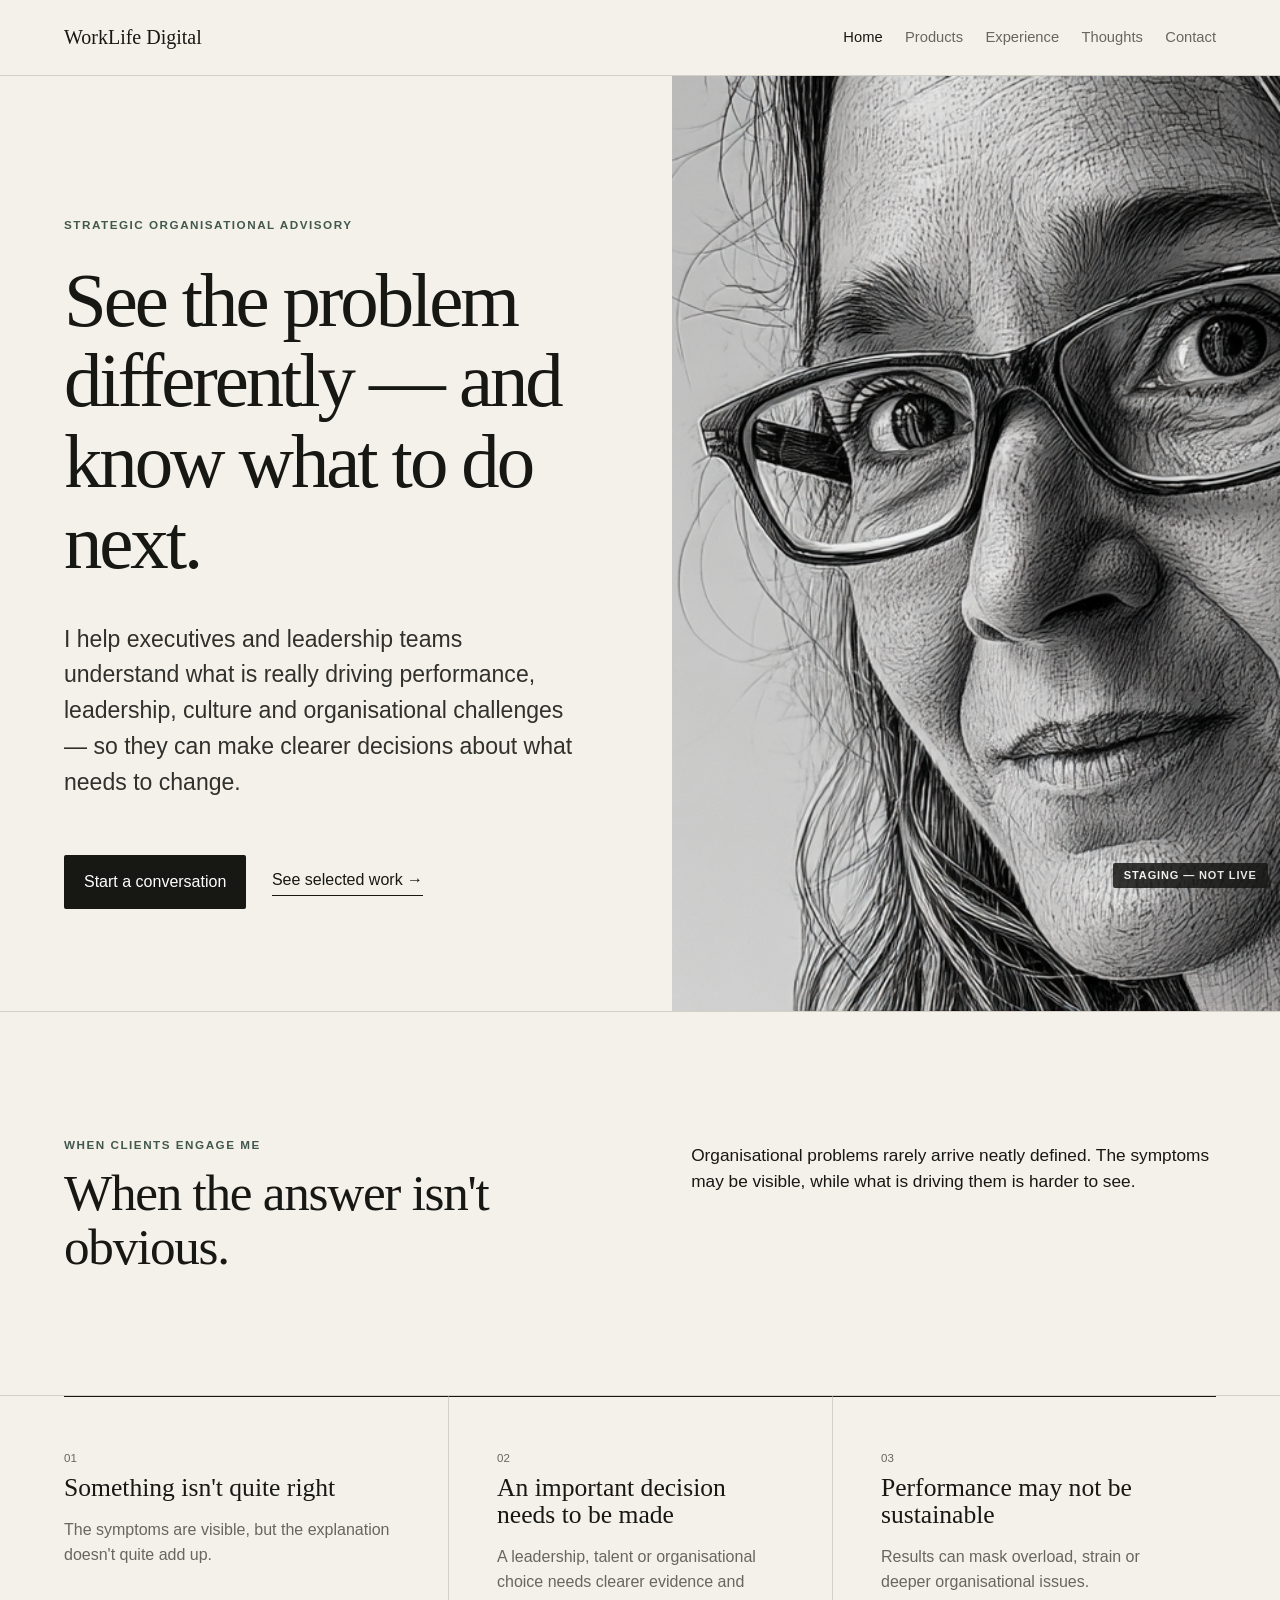
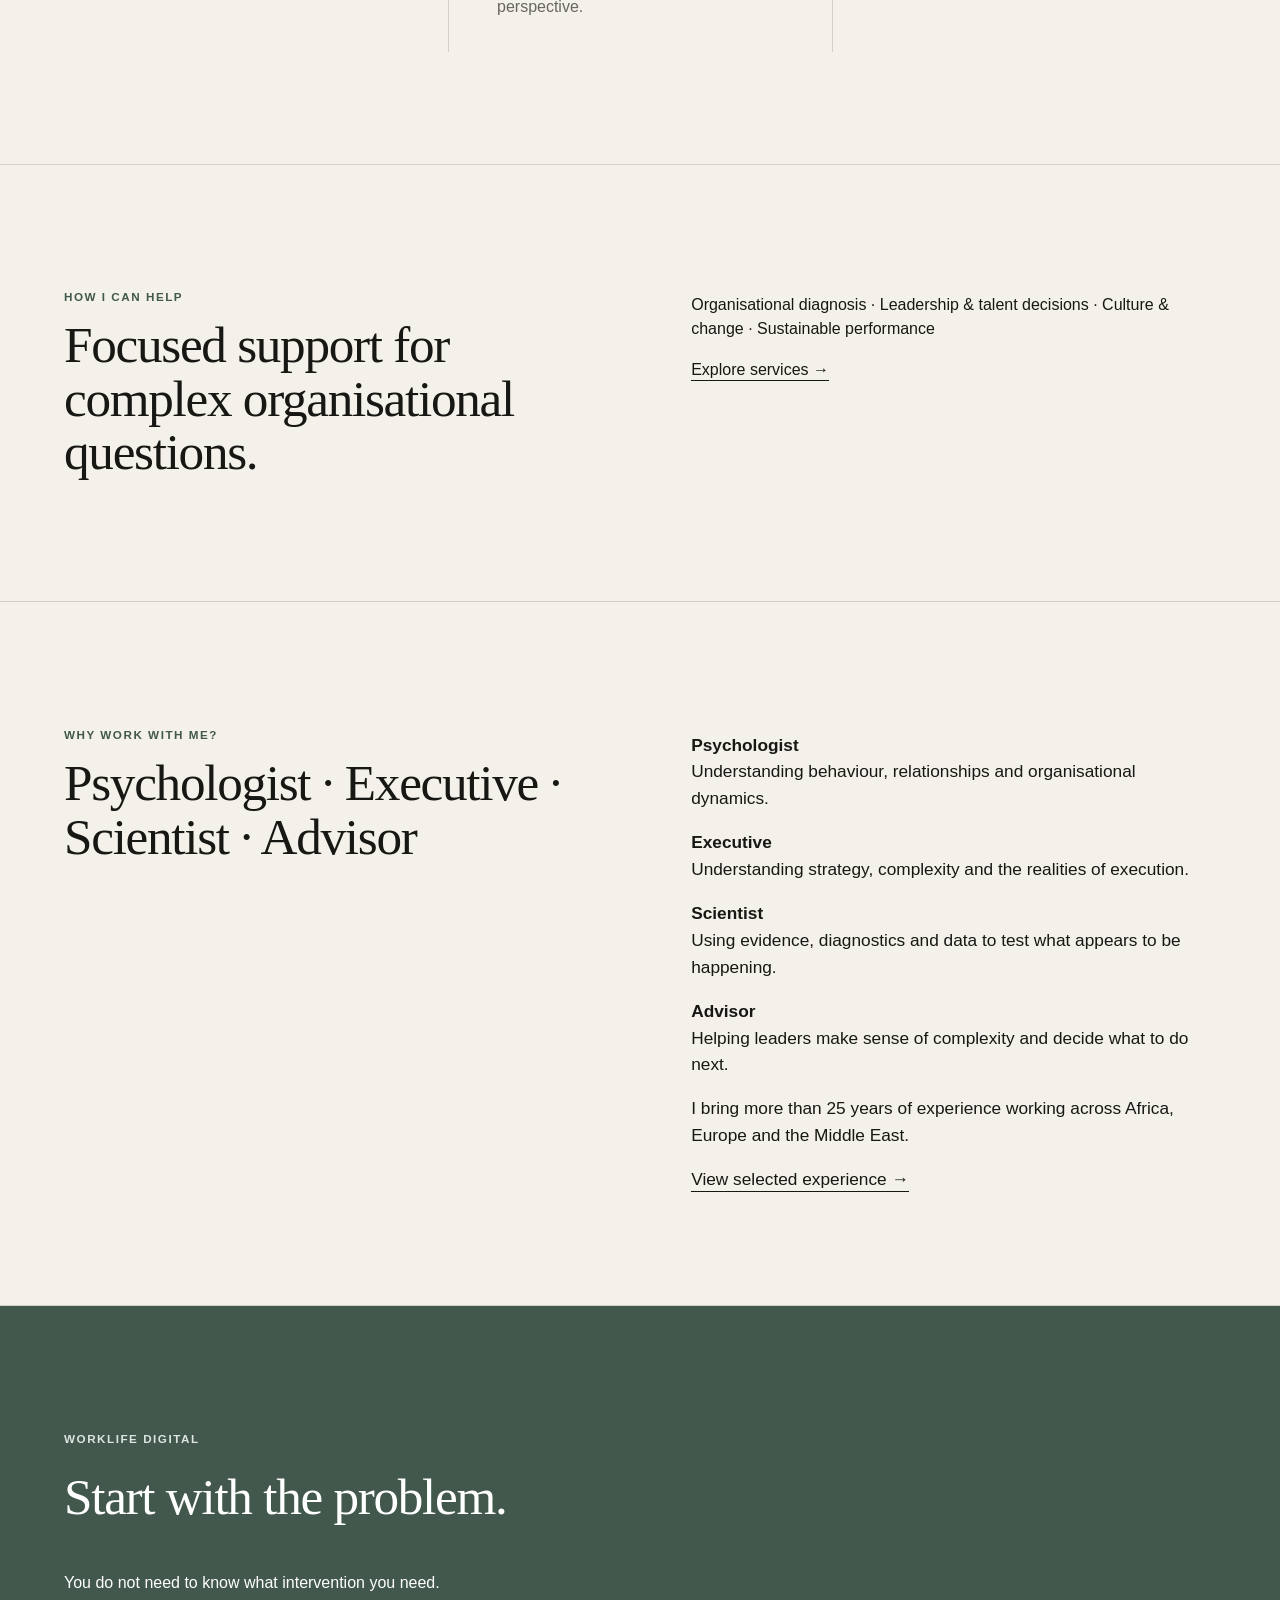
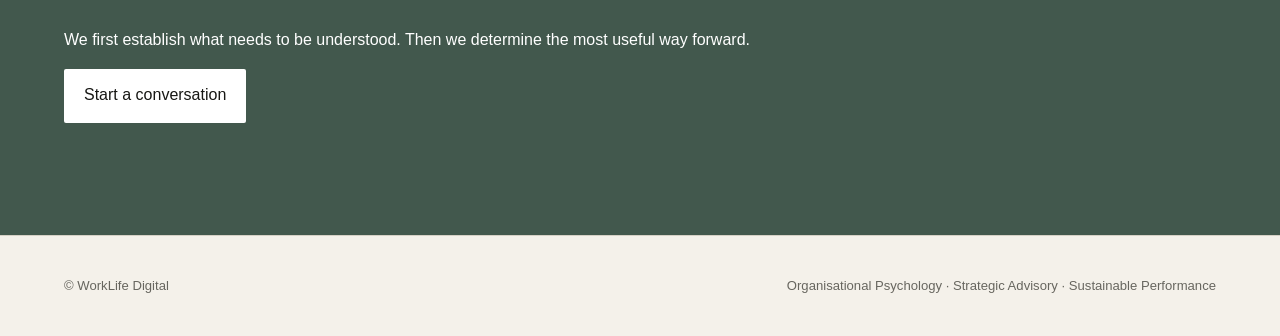
==== index.html @ 59480fd5 "Add light how I can help section to staging home page" ====
<!doctype html>
<html lang="en">
<head>
  <meta name="robots" content="noindex,nofollow">
  <meta charset="utf-8">
  <meta name="viewport" content="width=device-width,initial-scale=1">
  <meta name="description" content="WorkLife Digital helps executives and leadership teams see organisational problems differently and know what to do next.">
  <title>WorkLife Digital | Strategic Organisational Advisory</title>
  <link rel="stylesheet" href="styles.css">
</head>
<body>
  <header class="site-header">
    <a class="brand" href="index.html">WorkLife Digital</a>
    <nav aria-label="Primary"><a class="active" href="index.html">Home</a><a href="products.html">Products</a><a href="references.html">Experience</a><a href="thoughts.html">Thoughts</a><a href="contact.html">Contact</a></nav>
  </header>

  <main>
    <section class="hero">
      <div class="hero-copy">
        <p class="eyebrow">Strategic organisational advisory</p>
        <h1>See the problem differently — and know what to do next.</h1>
        <p class="lead">I help executives and leadership teams understand what is really driving performance, leadership, culture and organisational challenges — so they can make clearer decisions about what needs to change.</p>
        <div class="actions">
          <a class="button" href="contact.html">Start a conversation</a>
          <a class="text-link" href="references.html">See selected work →</a>
        </div>
      </div>
      <div class="hero-image"><img src="/3be79a5a-cafb-4844-acfb-c3999b5a9b02_3.png?v=2" alt="Dr. Anna-Rosa le Roux"></div>
    </section>

    <section class="balance section">
      <div>
        <p class="eyebrow">When clients engage me</p>
        <h2>When the answer isn't obvious.</h2>
      </div>
      <p>Organisational problems rarely arrive neatly defined. The symptoms may be visible, while what is driving them is harder to see.</p>
    </section>

    <section class="three-up section" aria-label="When clients engage WorkLife Digital">
      <article>
        <span>01</span>
        <h3>Something isn't quite right</h3>
        <p>The symptoms are visible, but the explanation doesn't quite add up.</p>
      </article>
      <article>
        <span>02</span>
        <h3>An important decision needs to be made</h3>
        <p>A leadership, talent or organisational choice needs clearer evidence and perspective.</p>
      </article>
      <article>
        <span>03</span>
        <h3>Performance may not be sustainable</h3>
        <p>Results can mask overload, strain or deeper organisational issues.</p>
      </article>
    </section>

    <section class="balance section">
      <div>
        <p class="eyebrow">How I can help</p>
        <h2>Focused support for complex organisational questions.</h2>
      </div>
      <div>
        <p>Organisational diagnosis · Leadership &amp; talent decisions · Culture &amp; change · Sustainable performance</p>
        <a class="text-link" href="products.html">Explore services →</a>
      </div>
    </section>

    <section class="profile section">
      <div>
        <p class="eyebrow">Why work with me?</p>
        <h2>Psychologist · Executive · Scientist · Advisor</h2>
      </div>
      <div>
        <p><strong>Psychologist</strong><br>Understanding behaviour, relationships and organisational dynamics.</p>
        <p><strong>Executive</strong><br>Understanding strategy, complexity and the realities of execution.</p>
        <p><strong>Scientist</strong><br>Using evidence, diagnostics and data to test what appears to be happening.</p>
        <p><strong>Advisor</strong><br>Helping leaders make sense of complexity and decide what to do next.</p>
        <p>I bring more than 25 years of experience working across Africa, Europe and the Middle East.</p>
        <a class="text-link" href="references.html">View selected experience →</a>
      </div>
    </section>

    <section class="cta section">
      <p class="eyebrow">WorkLife Digital</p>
      <h2>Start with the problem.</h2>
      <p>You do not need to know what intervention you need.</p>
      <p>We first establish what needs to be understood. Then we determine the most useful way forward.</p>
      <a class="button light" href="contact.html">Start a conversation</a>
    </section>
  </main>

  <footer>
    <span>© WorkLife Digital</span>
    <span>Organisational Psychology · Strategic Advisory · Sustainable Performance</span>
  </footer>
</body>
</html>
---- styles.css ----
:root{
  --paper:#f4f1ea;
  --ink:#171714;
  --muted:#67665f;
  --line:#d5d0c5;
  --accent:#42584d;
  --white:#fff;
}
*{box-sizing:border-box}
html{scroll-behavior:smooth}
body{margin:0;background:var(--paper);color:var(--ink);font-family:Arial,Helvetica,sans-serif;line-height:1.55}
a{color:inherit}
.site-header{height:76px;display:flex;align-items:center;justify-content:space-between;padding:0 5vw;border-bottom:1px solid var(--line);position:sticky;top:0;background:rgba(244,241,234,.96);backdrop-filter:blur(10px);z-index:10}
.brand{text-decoration:none;font-family:Georgia,"Times New Roman",serif;font-size:1.25rem}
nav{display:flex;gap:1.4rem}
nav a{text-decoration:none;color:var(--muted);font-size:.92rem}
nav a.active,nav a:hover{color:var(--ink)}
main{max-width:1440px;margin:auto}
.hero{min-height:72vh;display:grid;grid-template-columns:1.05fr .95fr}
.hero-copy{padding:10vw 7vw 8vw 5vw;display:flex;flex-direction:column;justify-content:center}
.hero-image{min-height:560px;overflow:hidden;background:#e8e4da}.hero-image img{width:100%;height:100%;min-height:560px;display:block;object-fit:cover;object-position:center}
h1,h2,h3{font-family:Georgia,"Times New Roman",serif;font-weight:400;line-height:1.05;margin:.2em 0}
h1{font-size:clamp(3rem,6vw,6.3rem);letter-spacing:-.04em}
h2{font-size:clamp(2rem,4vw,4rem);letter-spacing:-.025em}
h3{font-size:1.6rem}
.eyebrow{text-transform:uppercase;letter-spacing:.13em;font-size:.73rem;font-weight:700;color:var(--accent)}
.lead{font-size:clamp(1.1rem,1.8vw,1.45rem);max-width:42rem;color:#30302c}
.lead.small{font-size:1.25rem}
.actions{display:flex;align-items:center;gap:1.6rem;margin-top:2rem}
.button{display:inline-block;text-decoration:none;background:var(--ink);color:var(--white);padding:.9rem 1.25rem;border-radius:2px}
.button.light{background:var(--white);color:var(--ink)}
.text-link{text-decoration:none;border-bottom:1px solid currentColor;padding-bottom:.12rem}
.section{padding:7rem 5vw;border-top:1px solid var(--line)}
.balance,.profile{display:grid;grid-template-columns:1fr 1fr;gap:8vw;align-items:start}
.balance>p,.profile>div:last-child{max-width:42rem;font-size:1.08rem}
.three-up{display:grid;grid-template-columns:repeat(3,1fr);gap:0;padding-top:0}
.three-up article{padding:3rem 3rem 1rem 0;border-top:1px solid var(--ink)}
.three-up article+article{padding-left:3rem;border-left:1px solid var(--line)}
.three-up span{font-size:.72rem;color:var(--muted)}
.three-up p{color:var(--muted);max-width:24rem}
.cta{background:var(--accent);color:var(--white);min-height:360px;display:flex;flex-direction:column;align-items:flex-start;justify-content:center}
.cta .eyebrow{color:#dce4df}
.cta h2{max-width:760px;margin-bottom:2rem}
.page-intro{padding:9rem 5vw 5rem;max-width:900px}
.page-intro p:last-child{max-width:700px}
.list{padding:0 5vw 7rem}
.list article{display:grid;grid-template-columns:220px 1fr;gap:2rem;padding:2rem 0;border-top:1px solid var(--line)}
.list article:last-child{border-bottom:1px solid var(--line)}
.list .meta{color:var(--muted);font-size:.9rem}
.placeholder{color:var(--muted);font-style:italic}
.contact-card{margin:0 5vw 8rem;padding:4rem;background:var(--white);max-width:760px}
.contact-card p{max-width:580px}
footer{display:flex;justify-content:space-between;gap:2rem;padding:2.5rem 5vw;color:var(--muted);font-size:.82rem;border-top:1px solid var(--line)}
@media(max-width:800px){
  .site-header{height:auto;min-height:70px;align-items:flex-start;padding-top:1rem;padding-bottom:1rem;gap:1rem}
  nav{gap:.8rem;flex-wrap:wrap;justify-content:flex-end}
  .hero{grid-template-columns:1fr}.hero-copy{padding:7rem 5vw 4rem}.hero-image{min-height:45vh}
  .balance,.profile,.three-up{grid-template-columns:1fr}
  .three-up article,.three-up article+article{padding:2rem 0;border-left:0}
  .list article{grid-template-columns:1fr;gap:.5rem}
  footer{flex-direction:column}
}
/* Staging marker */
body::after{content:"STAGING — NOT LIVE";position:fixed;right:12px;bottom:12px;z-index:9999;background:#171714;color:#fff;padding:.45rem .7rem;font:700 11px/1 Arial,sans-serif;letter-spacing:.08em;border-radius:2px;opacity:.85;pointer-events:none}

.career-grid{display:grid;grid-template-columns:repeat(2,minmax(0,1fr));gap:1px;background:var(--line);margin-top:3rem;border:1px solid var(--line)}
.career-grid article{background:var(--paper);padding:2rem}.career-grid p,.product-note{color:var(--muted)}
@media(max-width:800px){.career-grid{grid-template-columns:1fr}}
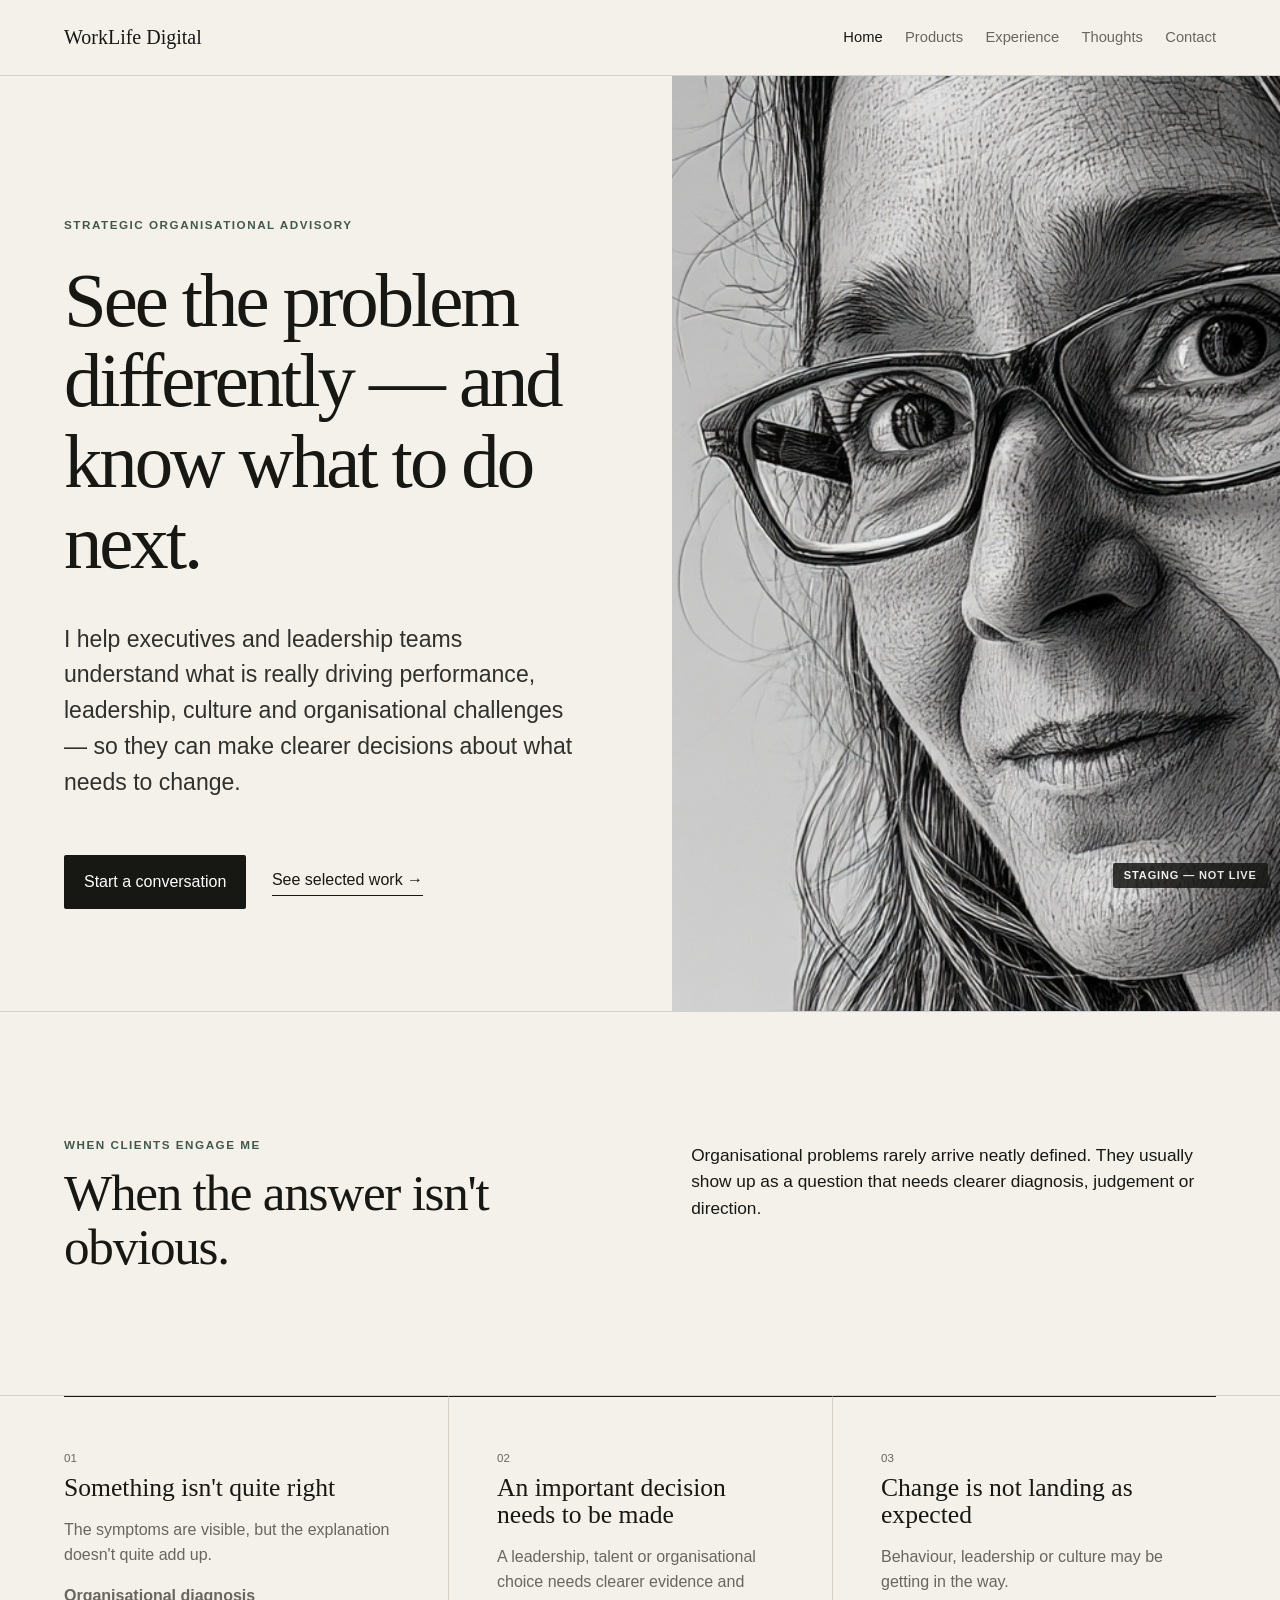
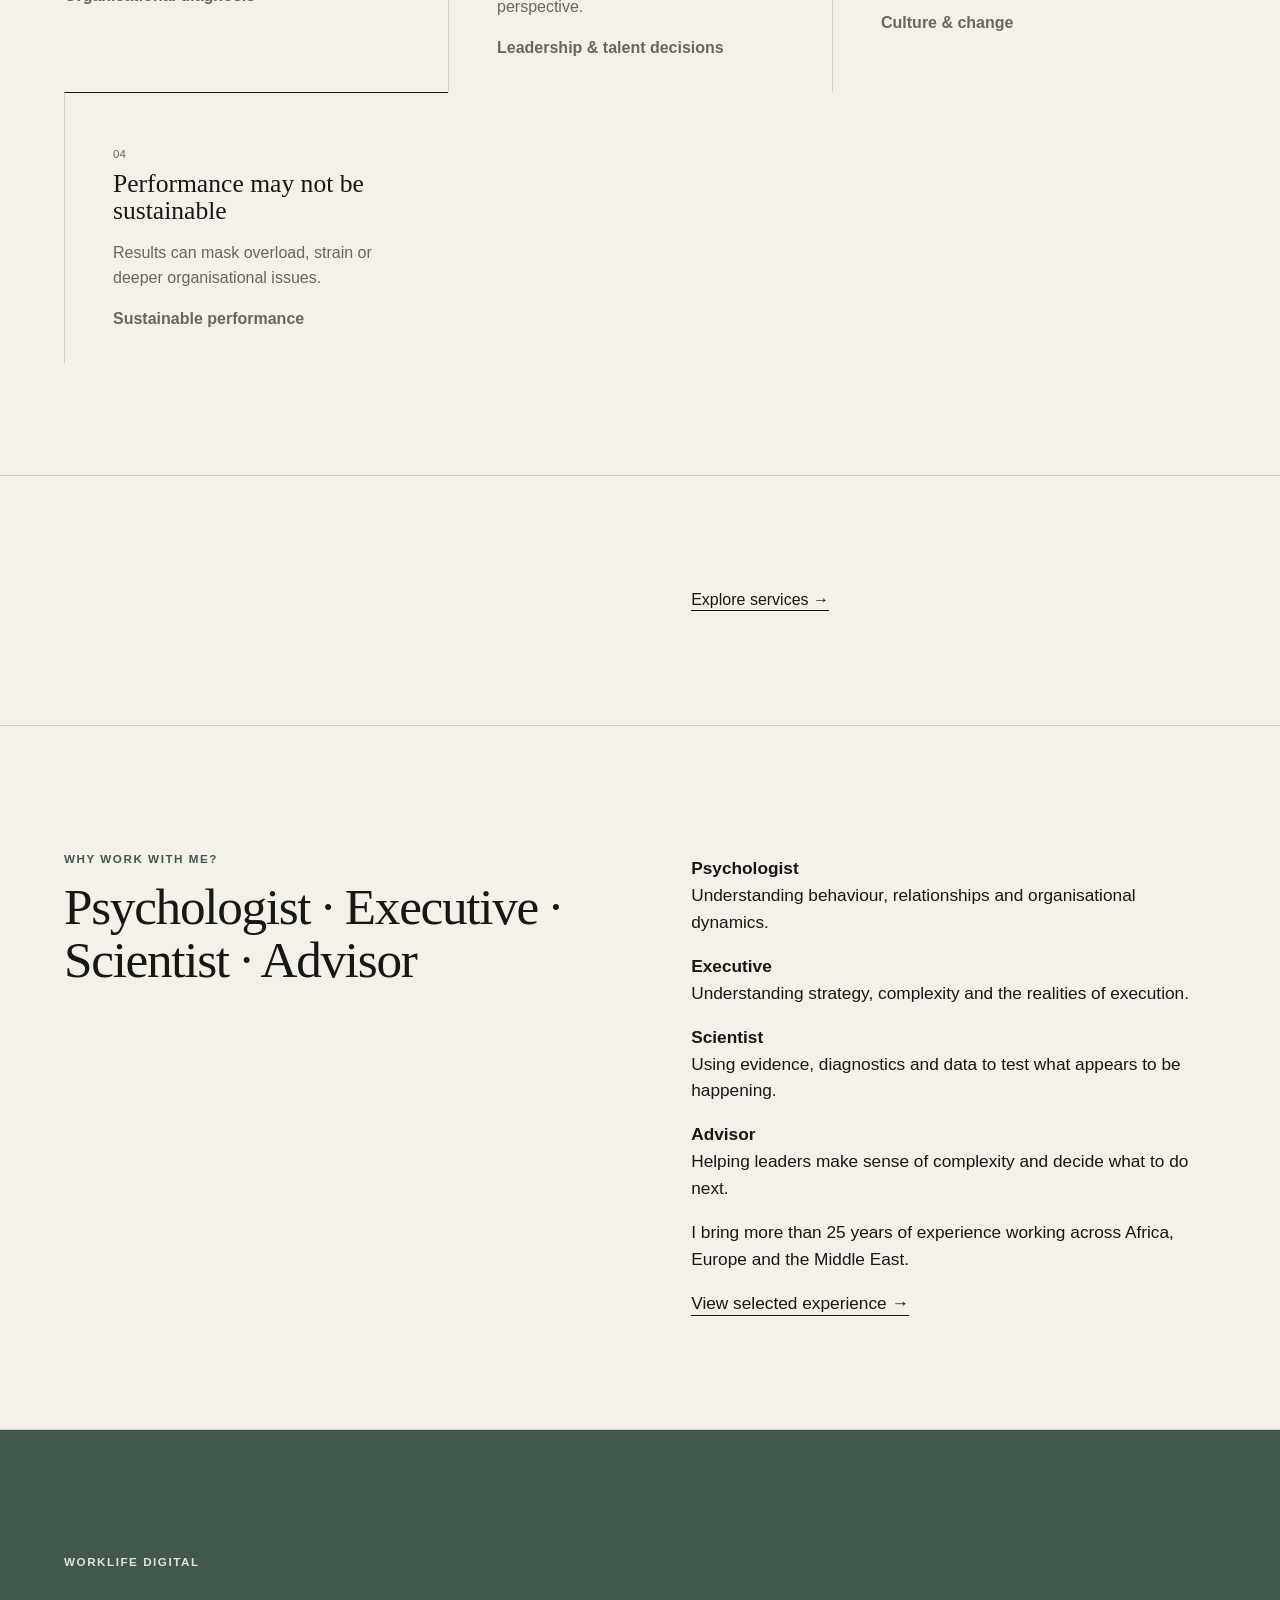
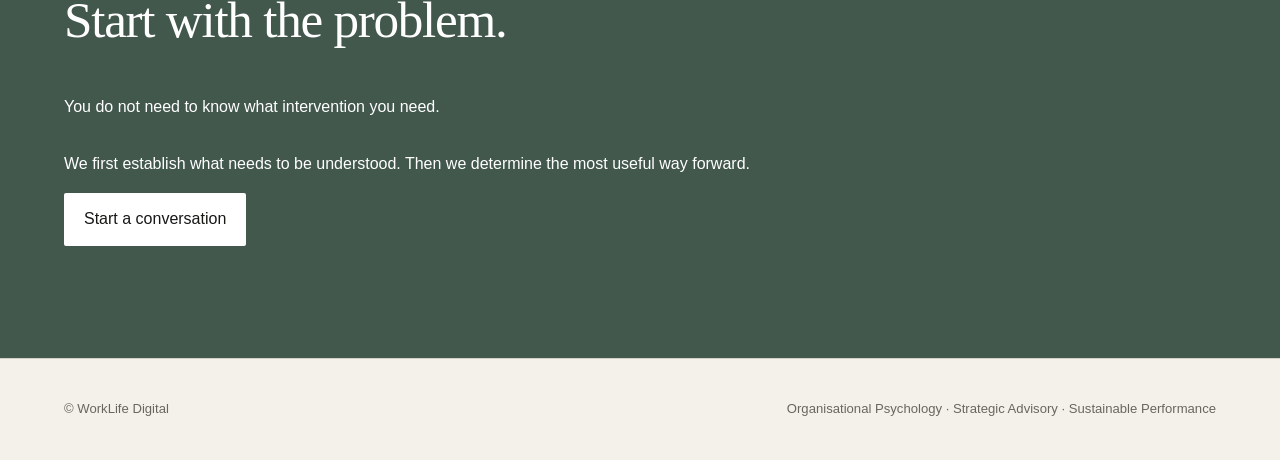
==== commit ddcf5841: "Merge client needs and services on staging home page" ====
--- a/index.html
+++ b/index.html
@@ -33,7 +33,7 @@
         <p class="eyebrow">When clients engage me</p>
         <h2>When the answer isn't obvious.</h2>
       </div>
-      <p>Organisational problems rarely arrive neatly defined. The symptoms may be visible, while what is driving them is harder to see.</p>
+      <p>Organisational problems rarely arrive neatly defined. They usually show up as a question that needs clearer diagnosis, judgement or direction.</p>
     </section>
 
     <section class="three-up section" aria-label="When clients engage WorkLife Digital">
@@ -41,26 +41,31 @@
         <span>01</span>
         <h3>Something isn't quite right</h3>
         <p>The symptoms are visible, but the explanation doesn't quite add up.</p>
+        <p><strong>Organisational diagnosis</strong></p>
       </article>
       <article>
         <span>02</span>
         <h3>An important decision needs to be made</h3>
         <p>A leadership, talent or organisational choice needs clearer evidence and perspective.</p>
+        <p><strong>Leadership &amp; talent decisions</strong></p>
       </article>
       <article>
         <span>03</span>
+        <h3>Change is not landing as expected</h3>
+        <p>Behaviour, leadership or culture may be getting in the way.</p>
+        <p><strong>Culture &amp; change</strong></p>
+      </article>
+      <article>
+        <span>04</span>
         <h3>Performance may not be sustainable</h3>
         <p>Results can mask overload, strain or deeper organisational issues.</p>
+        <p><strong>Sustainable performance</strong></p>
       </article>
     </section>
 
     <section class="balance section">
+      <div></div>
       <div>
-        <p class="eyebrow">How I can help</p>
-        <h2>Focused support for complex organisational questions.</h2>
-      </div>
-      <div>
-        <p>Organisational diagnosis · Leadership &amp; talent decisions · Culture &amp; change · Sustainable performance</p>
         <a class="text-link" href="products.html">Explore services →</a>
       </div>
     </section>
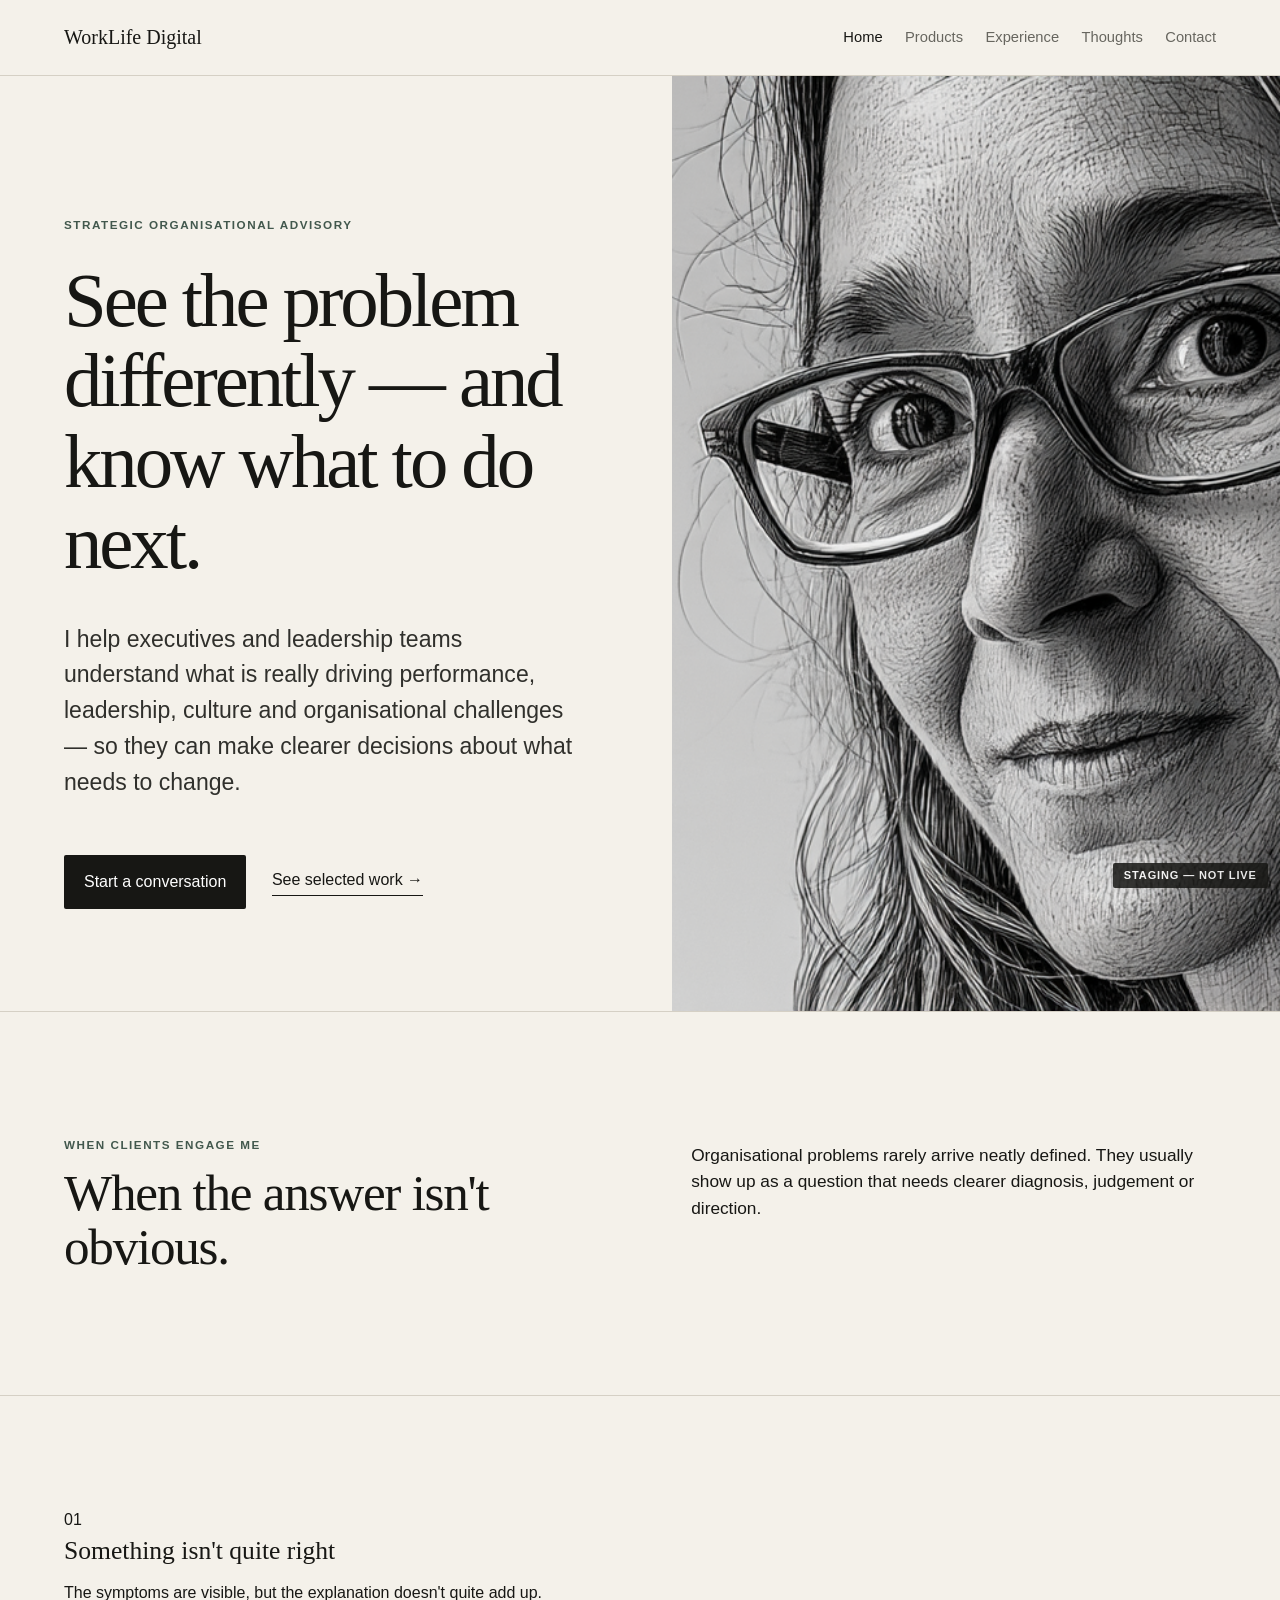
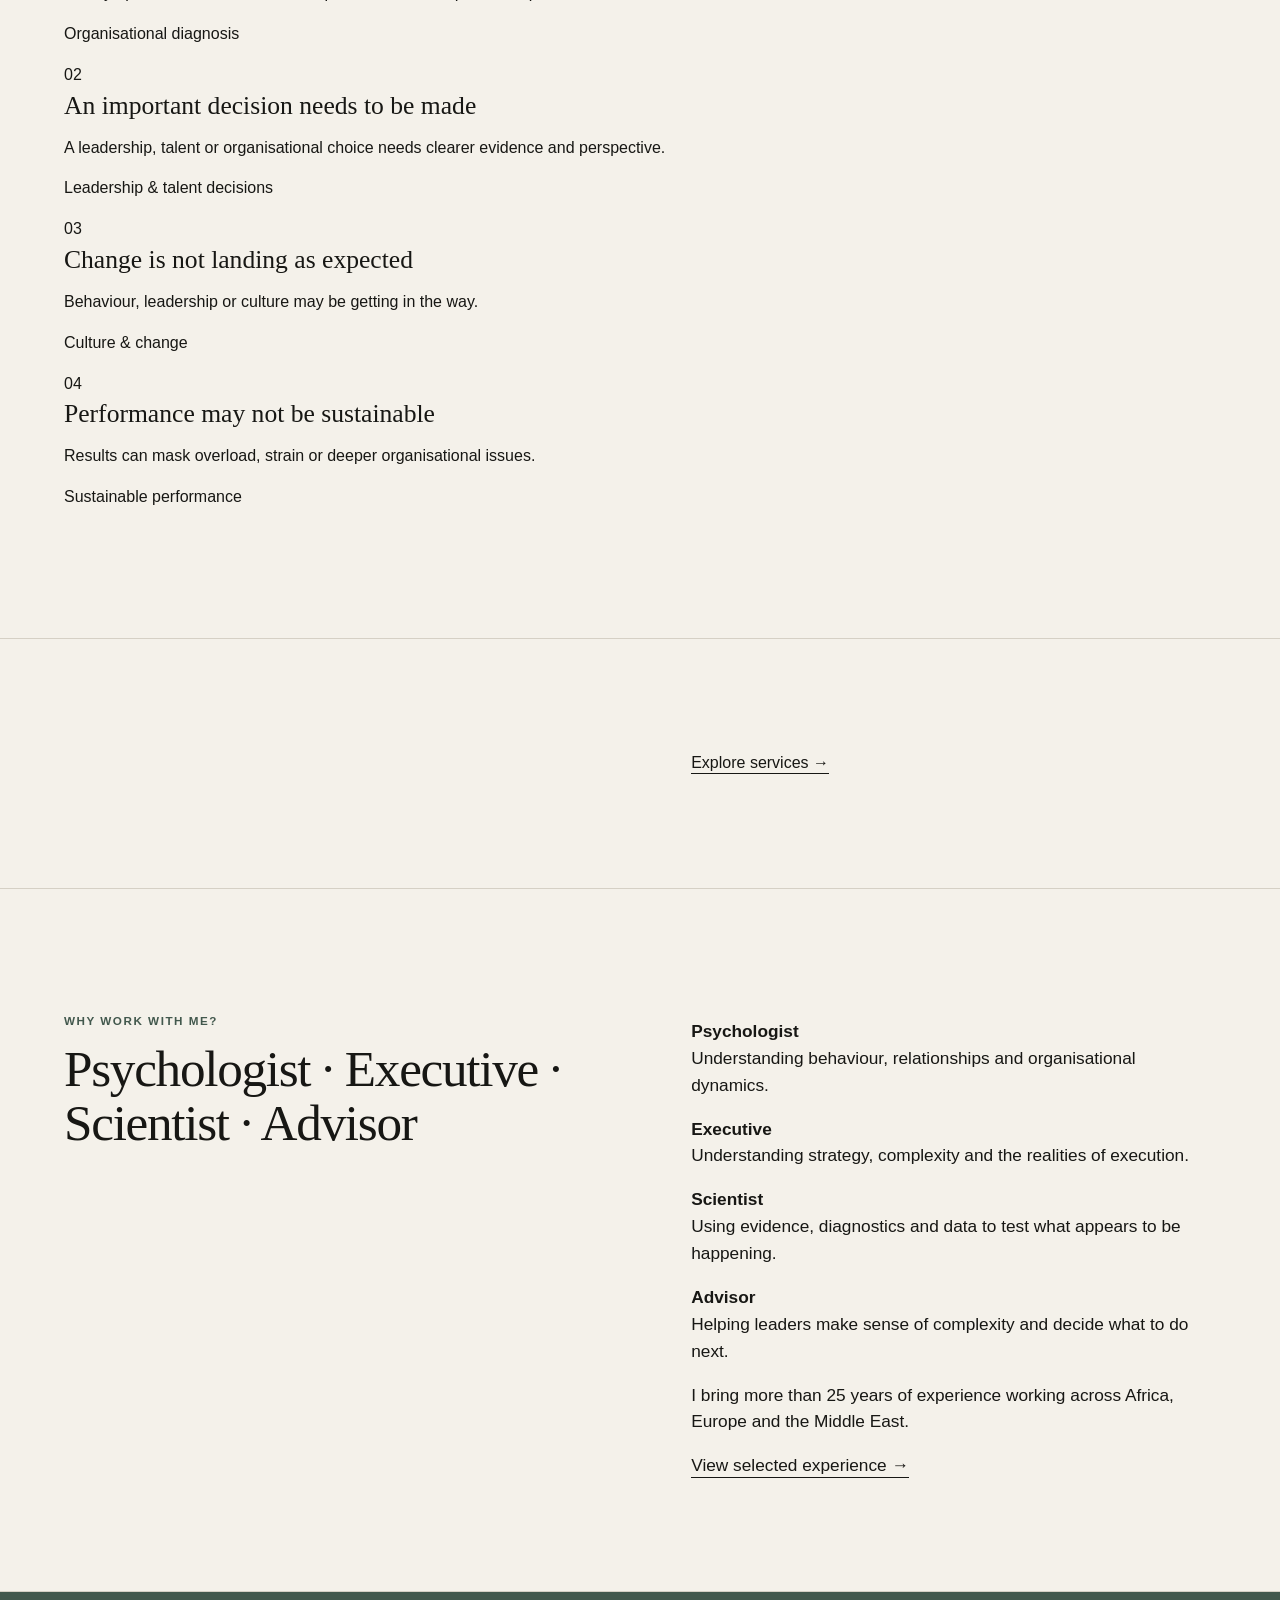
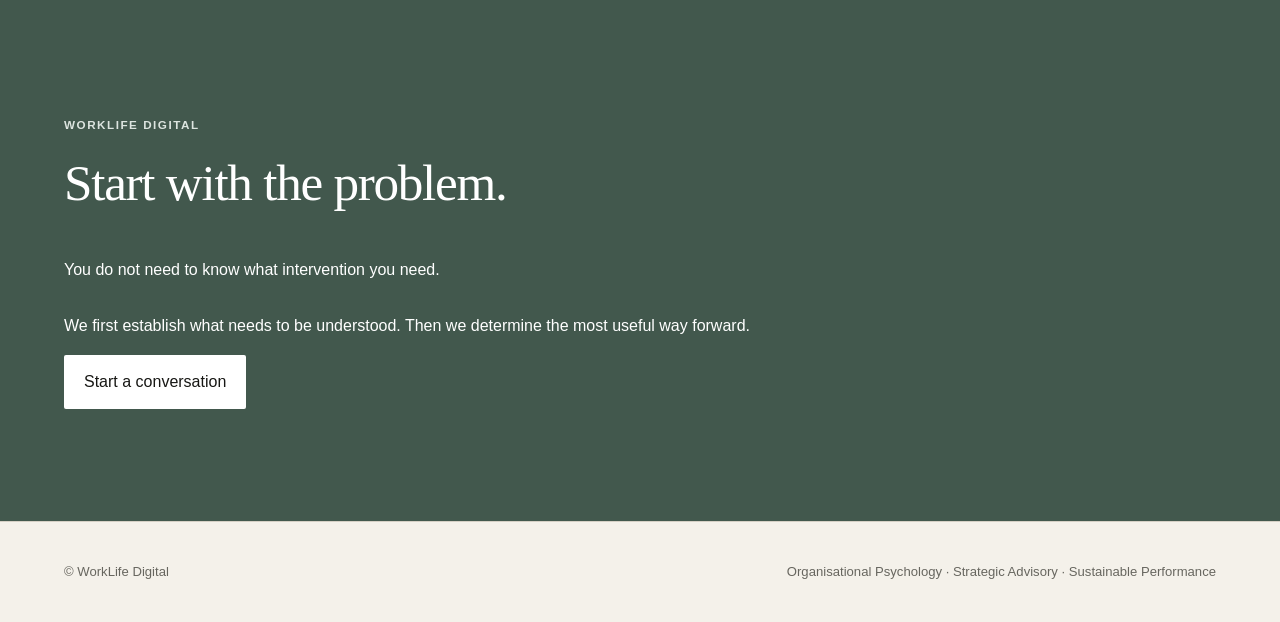
==== commit cc1a7728: "Use balanced 2x2 grid for client engagement section" ====
--- a/index.html
+++ b/index.html
@@ -36,30 +36,30 @@
       <p>Organisational problems rarely arrive neatly defined. They usually show up as a question that needs clearer diagnosis, judgement or direction.</p>
     </section>
 
-    <section class="three-up section" aria-label="When clients engage WorkLife Digital">
+    <section class="four-grid section" aria-label="When clients engage WorkLife Digital">
       <article>
         <span>01</span>
         <h3>Something isn't quite right</h3>
         <p>The symptoms are visible, but the explanation doesn't quite add up.</p>
-        <p><strong>Organisational diagnosis</strong></p>
+        <p class="service-label">Organisational diagnosis</p>
       </article>
       <article>
         <span>02</span>
         <h3>An important decision needs to be made</h3>
         <p>A leadership, talent or organisational choice needs clearer evidence and perspective.</p>
-        <p><strong>Leadership &amp; talent decisions</strong></p>
+        <p class="service-label">Leadership &amp; talent decisions</p>
       </article>
       <article>
         <span>03</span>
         <h3>Change is not landing as expected</h3>
         <p>Behaviour, leadership or culture may be getting in the way.</p>
-        <p><strong>Culture &amp; change</strong></p>
+        <p class="service-label">Culture &amp; change</p>
       </article>
       <article>
         <span>04</span>
         <h3>Performance may not be sustainable</h3>
         <p>Results can mask overload, strain or deeper organisational issues.</p>
-        <p><strong>Sustainable performance</strong></p>
+        <p class="service-label">Sustainable performance</p>
       </article>
     </section>
 
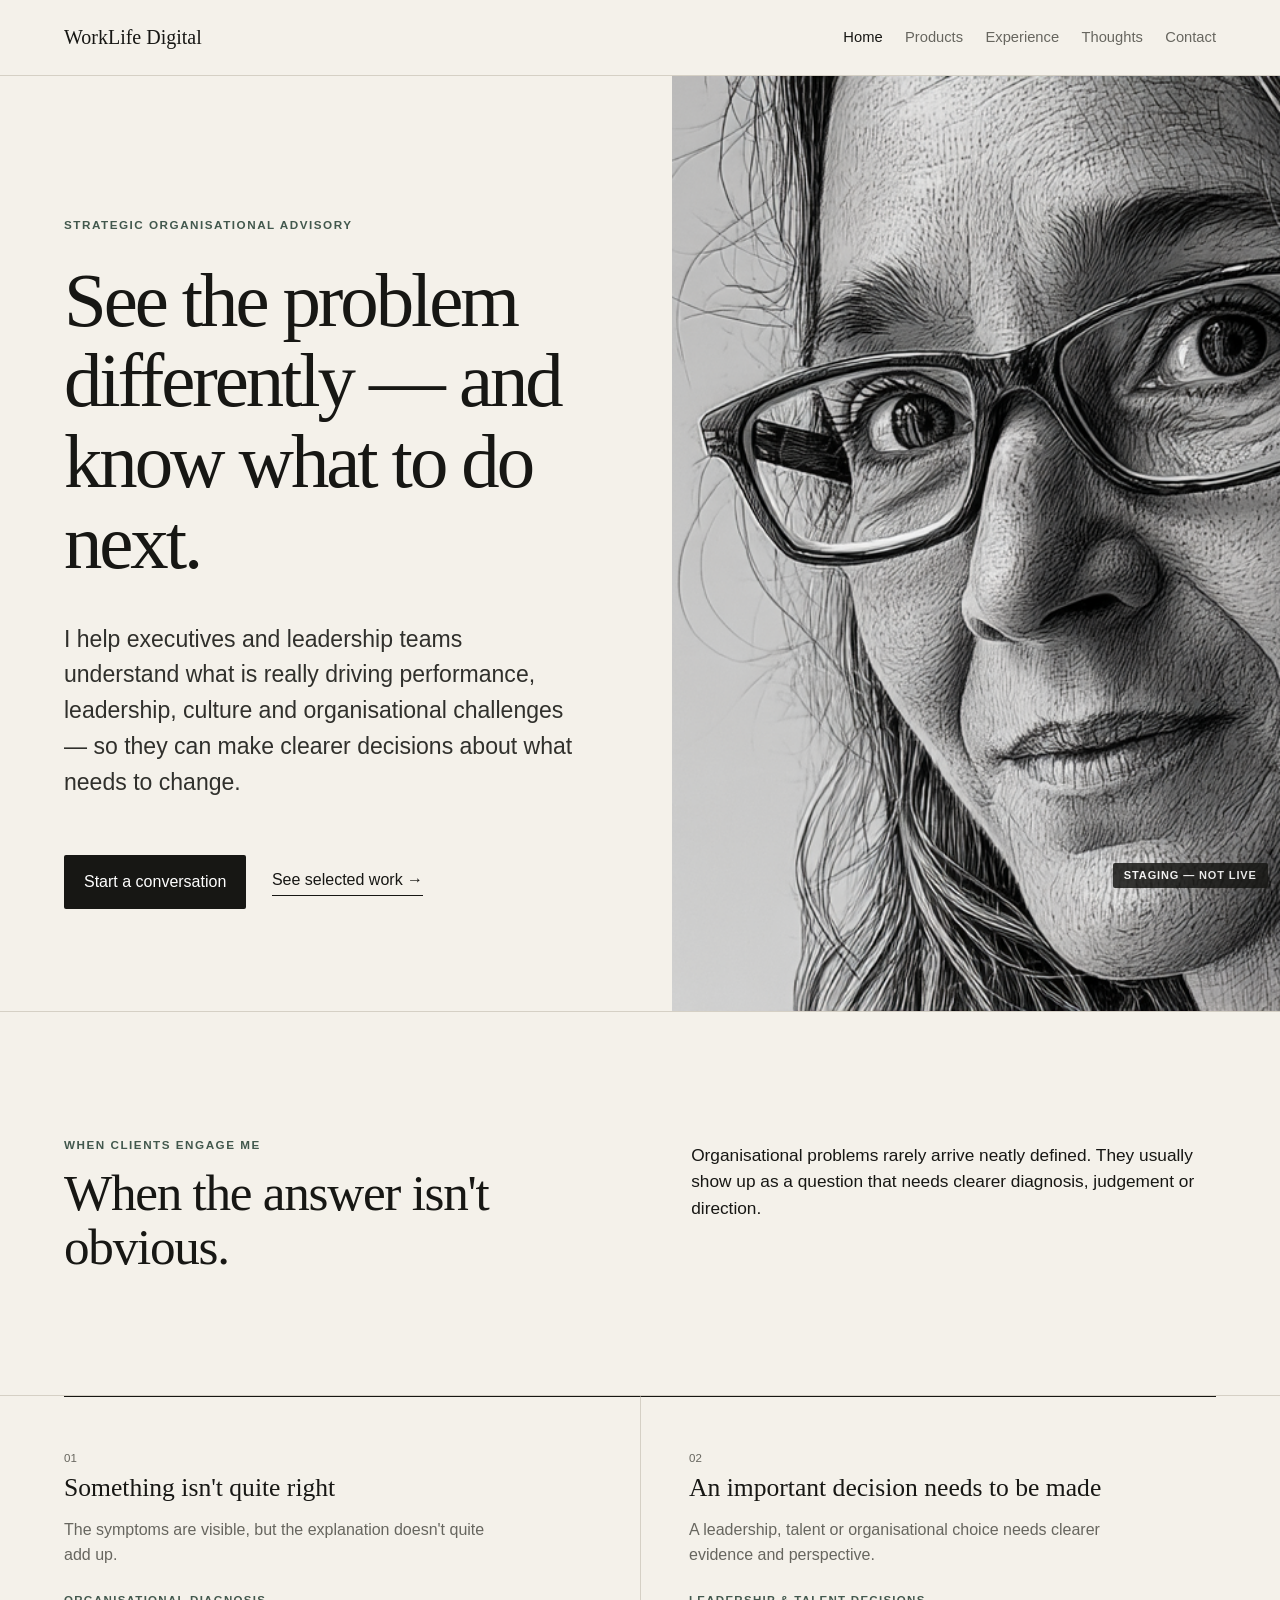
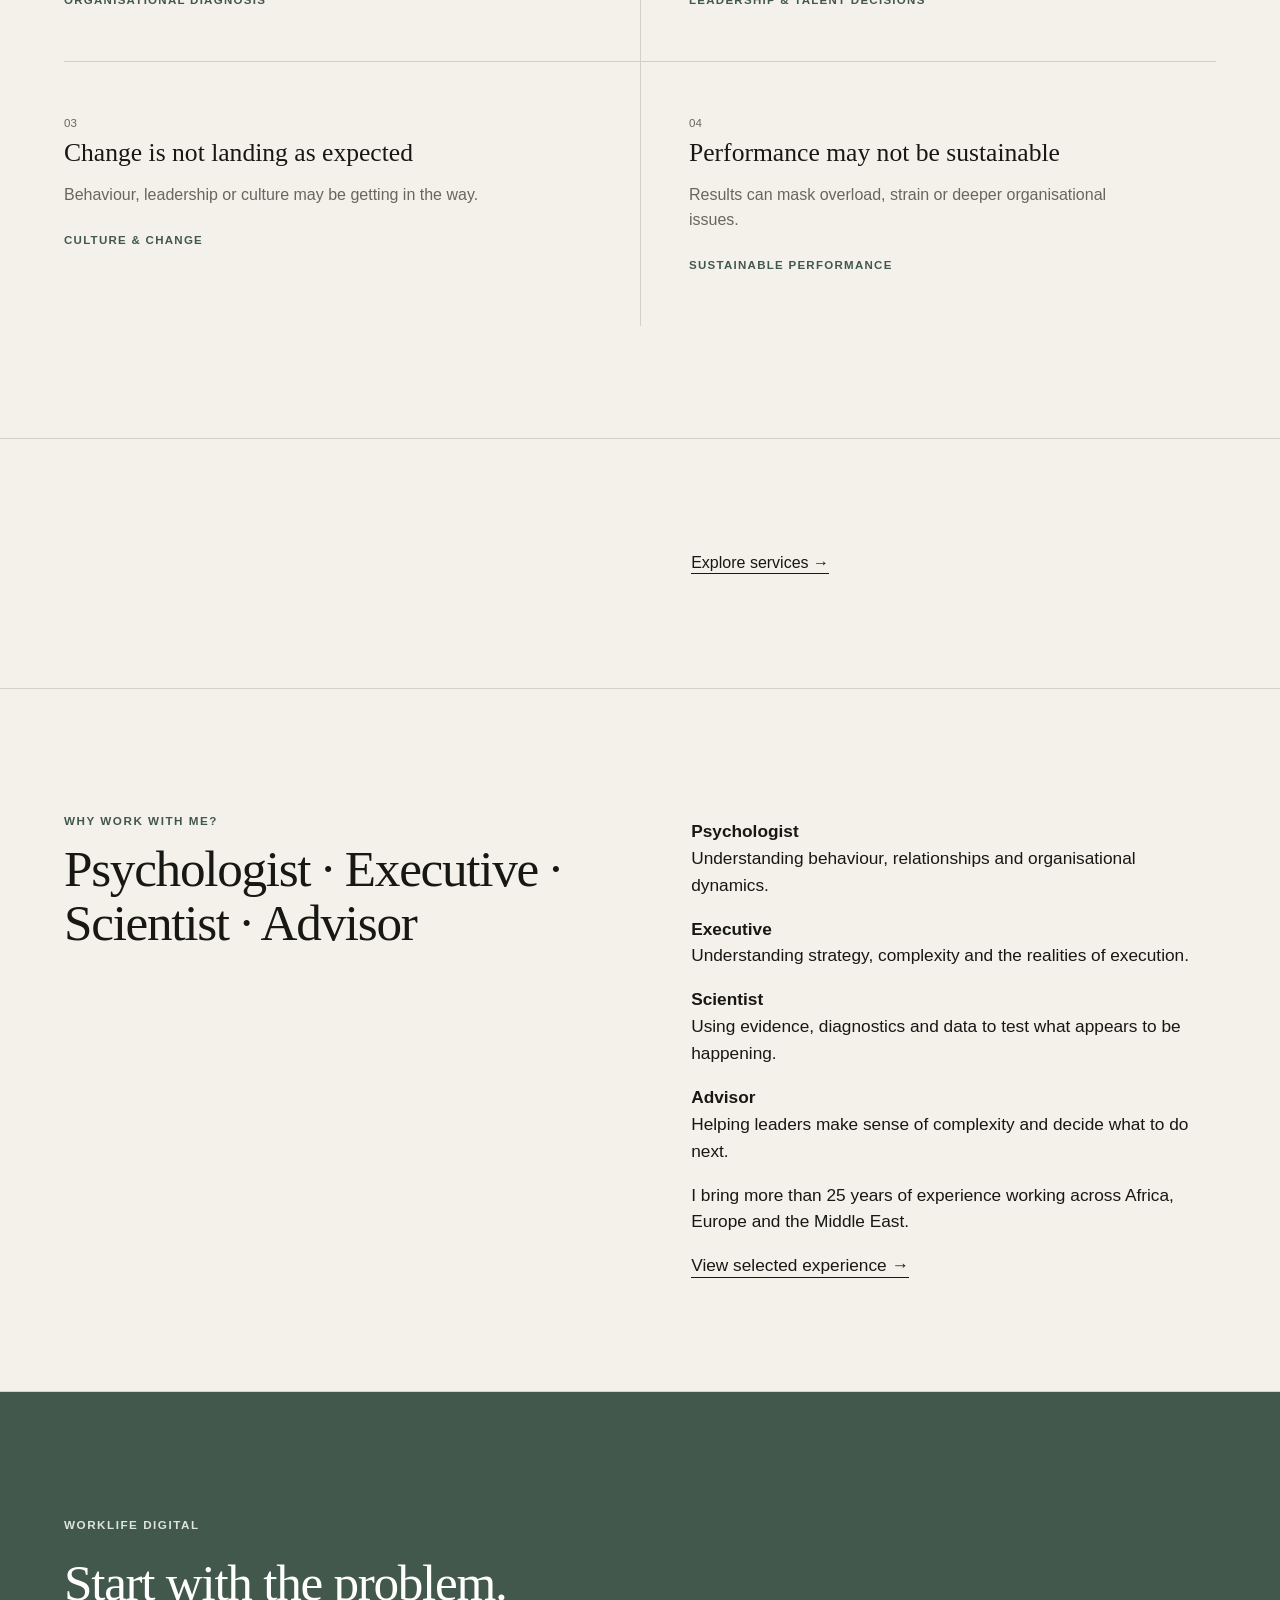
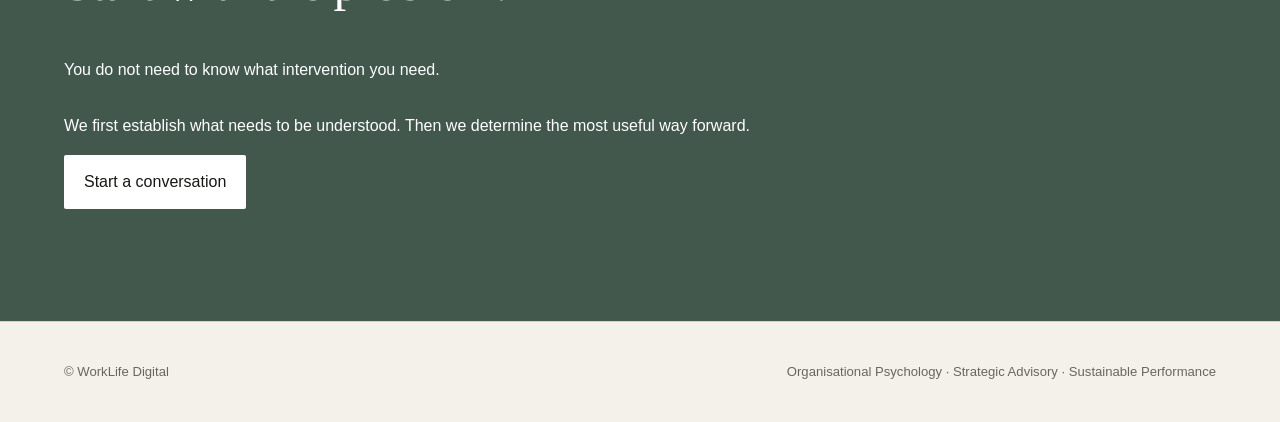
==== commit 0568cdba: "Refresh staging stylesheet cache" ====
--- a/index.html
+++ b/index.html
@@ -6,7 +6,7 @@
   <meta name="viewport" content="width=device-width,initial-scale=1">
   <meta name="description" content="WorkLife Digital helps executives and leadership teams see organisational problems differently and know what to do next.">
   <title>WorkLife Digital | Strategic Organisational Advisory</title>
-  <link rel="stylesheet" href="styles.css">
+  <link rel="stylesheet" href="styles.css?v=20261003-1">
 </head>
 <body>
   <header class="site-header">
--- a/styles.css
+++ b/styles.css
@@ -66,3 +66,16 @@
 .career-grid{display:grid;grid-template-columns:repeat(2,minmax(0,1fr));gap:1px;background:var(--line);margin-top:3rem;border:1px solid var(--line)}
 .career-grid article{background:var(--paper);padding:2rem}.career-grid p,.product-note{color:var(--muted)}
 @media(max-width:800px){.career-grid{grid-template-columns:1fr}}
+
+
+.four-grid{display:grid;grid-template-columns:repeat(2,minmax(0,1fr));gap:0;padding-top:0}
+.four-grid article{padding:3rem 3rem 2.5rem 0;border-top:1px solid var(--ink)}
+.four-grid article:nth-child(even){padding-left:3rem;border-left:1px solid var(--line)}
+.four-grid article:nth-child(n+3){border-top:1px solid var(--line)}
+.four-grid span{font-size:.72rem;color:var(--muted)}
+.four-grid p{color:var(--muted);max-width:28rem}
+.four-grid .service-label{margin-top:1.5rem;color:var(--accent);font-size:.72rem;font-weight:700;letter-spacing:.11em;text-transform:uppercase}
+@media(max-width:800px){
+  .four-grid{grid-template-columns:1fr}
+  .four-grid article,.four-grid article:nth-child(even){padding:2rem 0;border-left:0}
+}
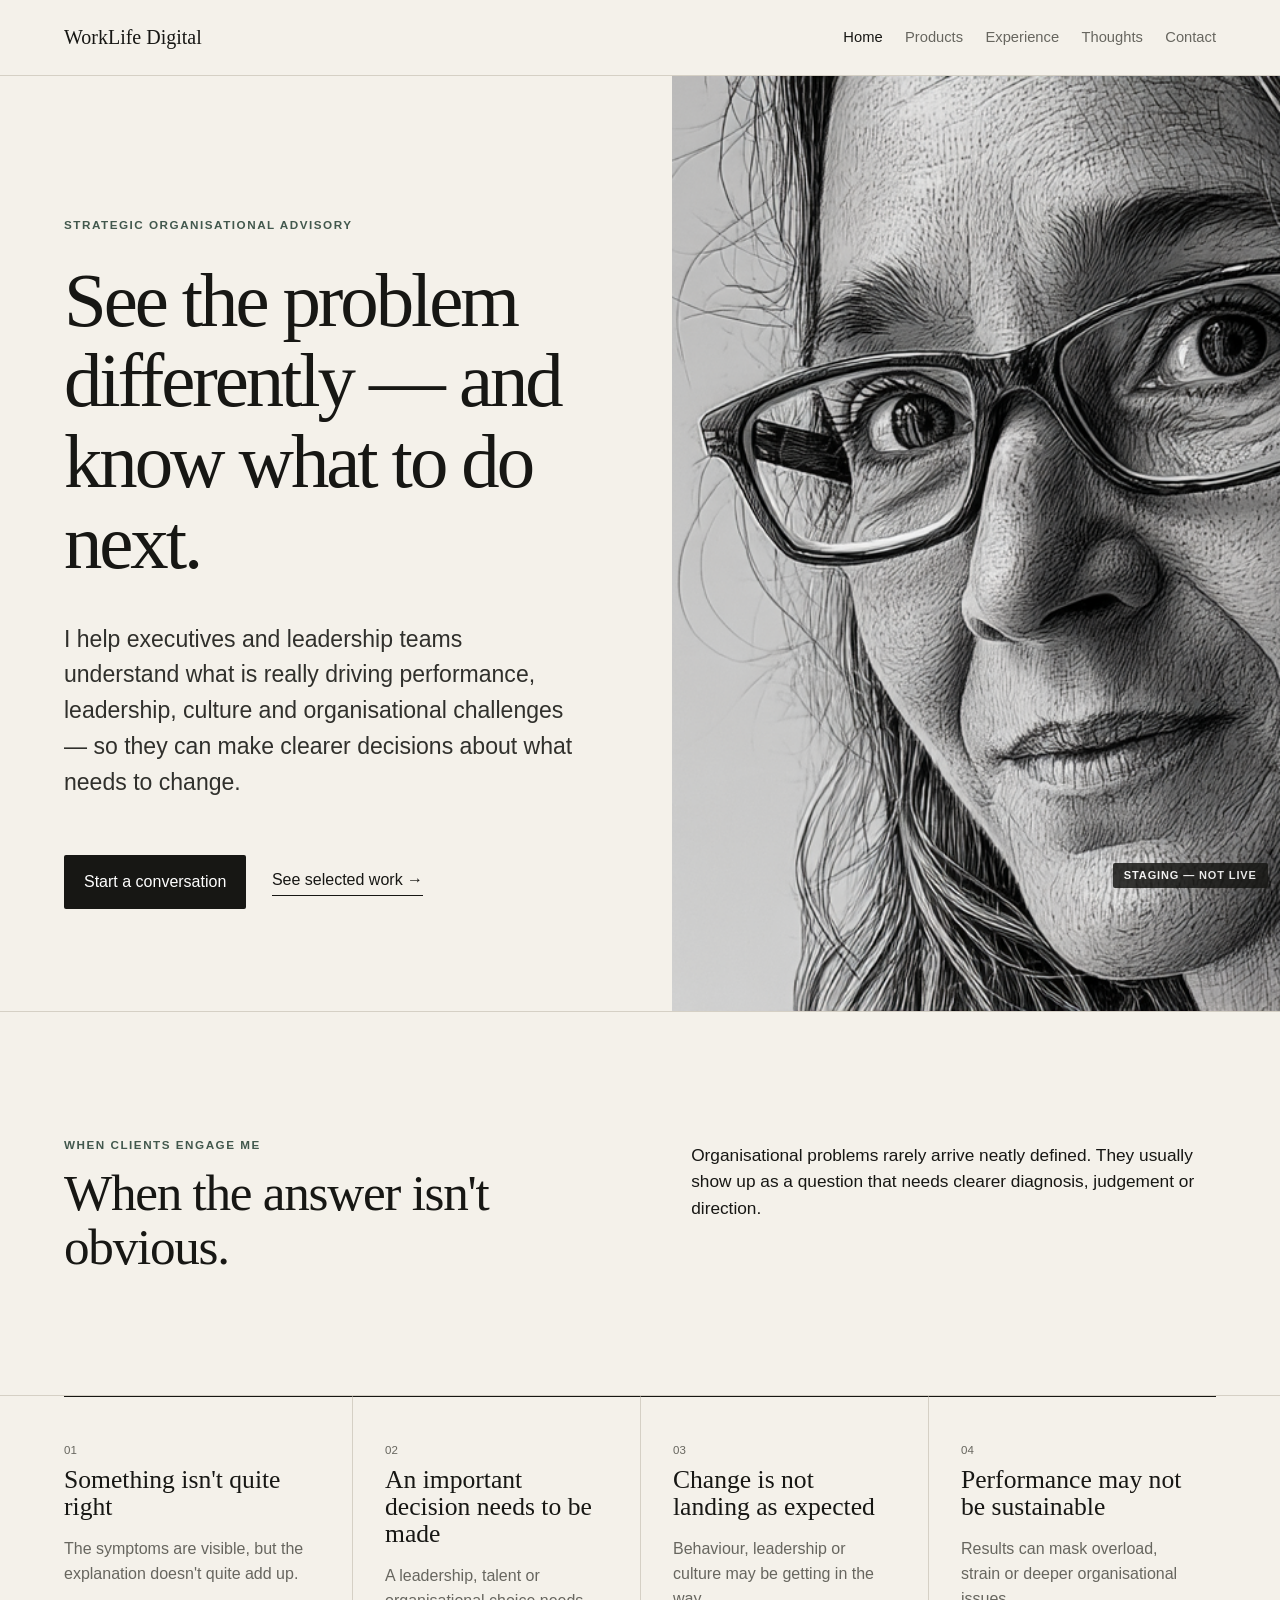
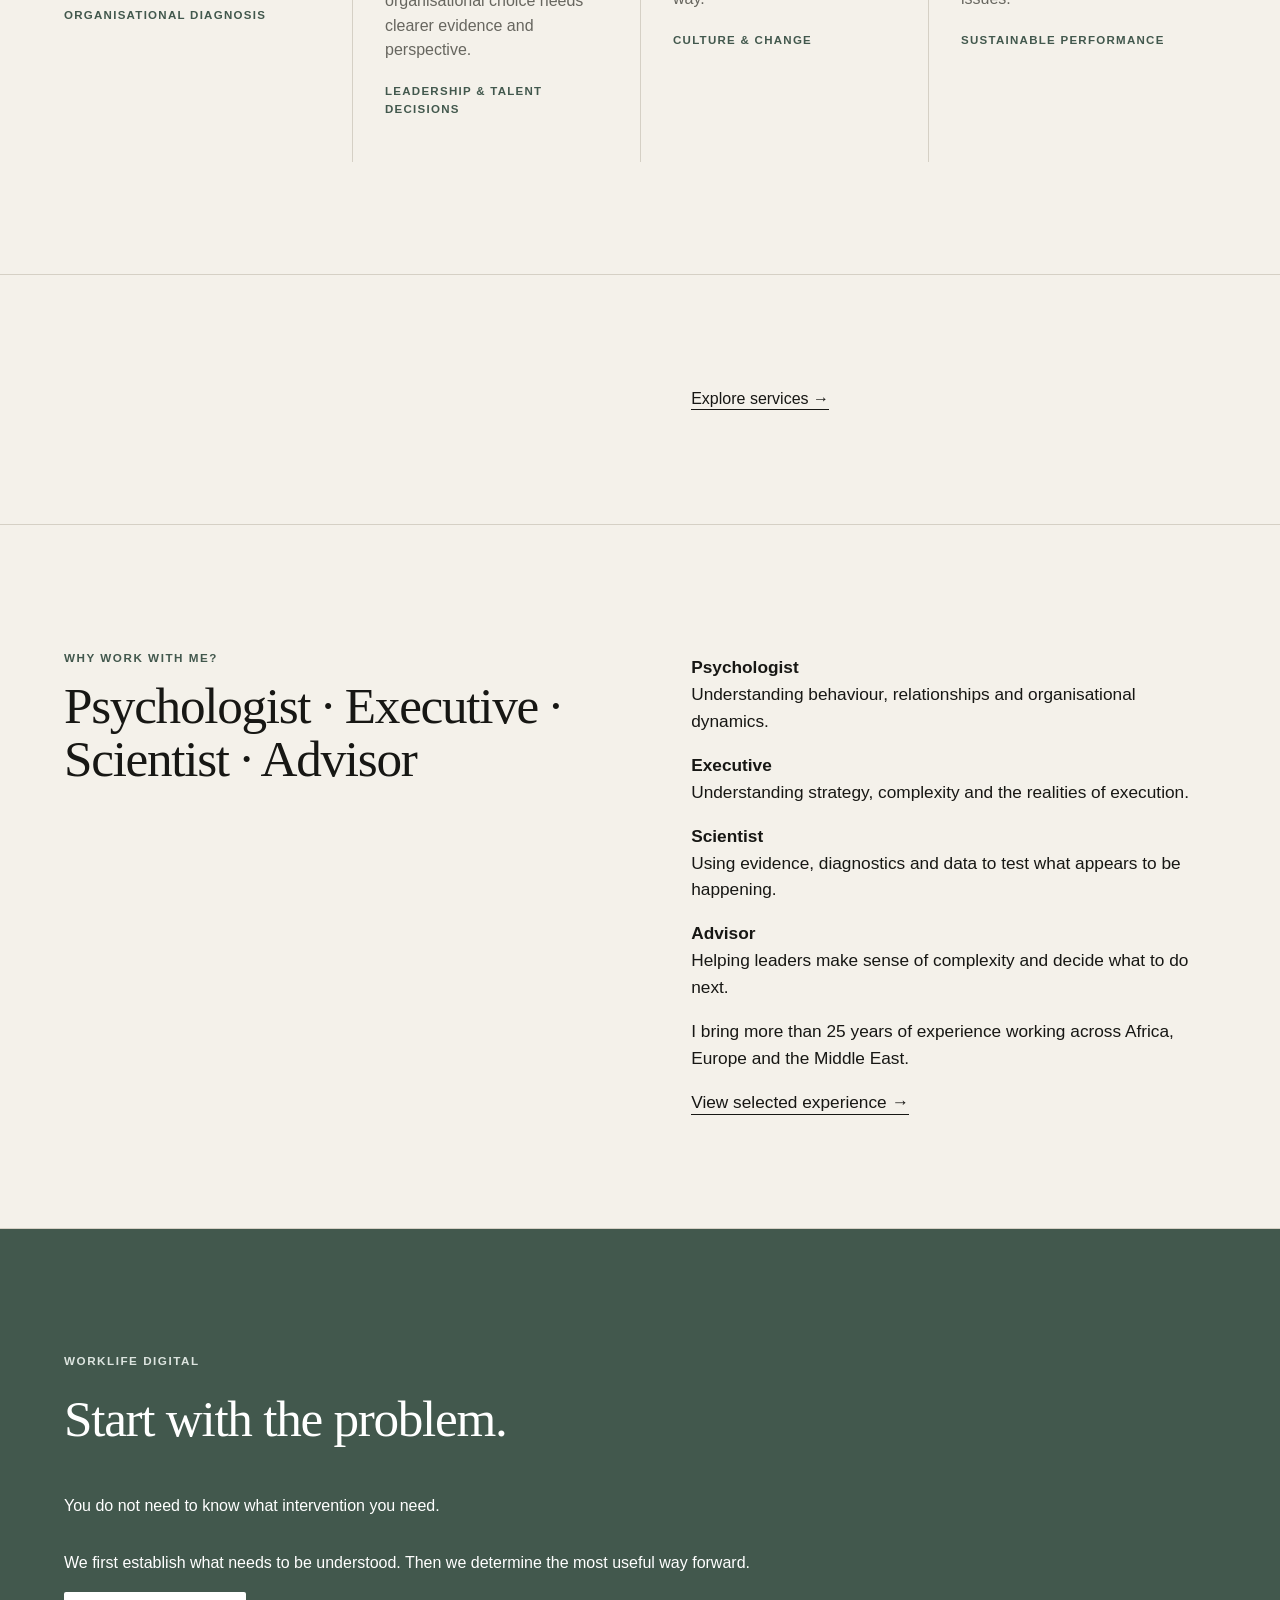
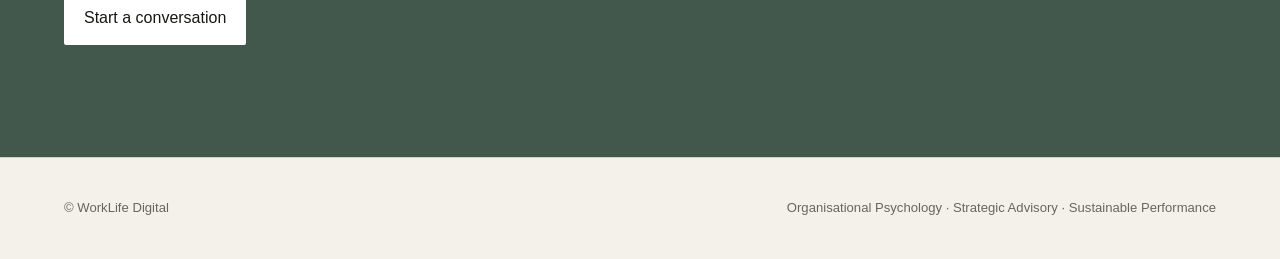
==== commit 9e753503: "Refresh staging stylesheet for four-column grid" ====
--- a/index.html
+++ b/index.html
@@ -6,7 +6,7 @@
   <meta name="viewport" content="width=device-width,initial-scale=1">
   <meta name="description" content="WorkLife Digital helps executives and leadership teams see organisational problems differently and know what to do next.">
   <title>WorkLife Digital | Strategic Organisational Advisory</title>
-  <link rel="stylesheet" href="styles.css?v=20261003-1">
+  <link rel="stylesheet" href="styles.css?v=20261003-2">
 </head>
 <body>
   <header class="site-header">
--- a/styles.css
+++ b/styles.css
@@ -68,14 +68,19 @@
 @media(max-width:800px){.career-grid{grid-template-columns:1fr}}
 
 
-.four-grid{display:grid;grid-template-columns:repeat(2,minmax(0,1fr));gap:0;padding-top:0}
-.four-grid article{padding:3rem 3rem 2.5rem 0;border-top:1px solid var(--ink)}
-.four-grid article:nth-child(even){padding-left:3rem;border-left:1px solid var(--line)}
-.four-grid article:nth-child(n+3){border-top:1px solid var(--line)}
+.four-grid{display:grid;grid-template-columns:repeat(4,minmax(0,1fr));gap:0;padding-top:0}
+.four-grid article{padding:2.5rem 2rem 2rem;border-top:1px solid var(--ink)}
+.four-grid article:first-child{padding-left:0}
+.four-grid article+article{border-left:1px solid var(--line)}
 .four-grid span{font-size:.72rem;color:var(--muted)}
-.four-grid p{color:var(--muted);max-width:28rem}
-.four-grid .service-label{margin-top:1.5rem;color:var(--accent);font-size:.72rem;font-weight:700;letter-spacing:.11em;text-transform:uppercase}
-@media(max-width:800px){
+.four-grid p{color:var(--muted);max-width:22rem}
+.four-grid .service-label{margin-top:1.25rem;color:var(--accent);font-size:.72rem;font-weight:700;letter-spacing:.11em;text-transform:uppercase}
+@media(max-width:1000px){
+  .four-grid{grid-template-columns:repeat(2,minmax(0,1fr))}
+  .four-grid article:nth-child(3){border-left:0}
+  .four-grid article:nth-child(n+3){border-top:1px solid var(--line)}
+}
+@media(max-width:640px){
   .four-grid{grid-template-columns:1fr}
-  .four-grid article,.four-grid article:nth-child(even){padding:2rem 0;border-left:0}
+  .four-grid article,.four-grid article+article{padding:2rem 0;border-left:0}
 }
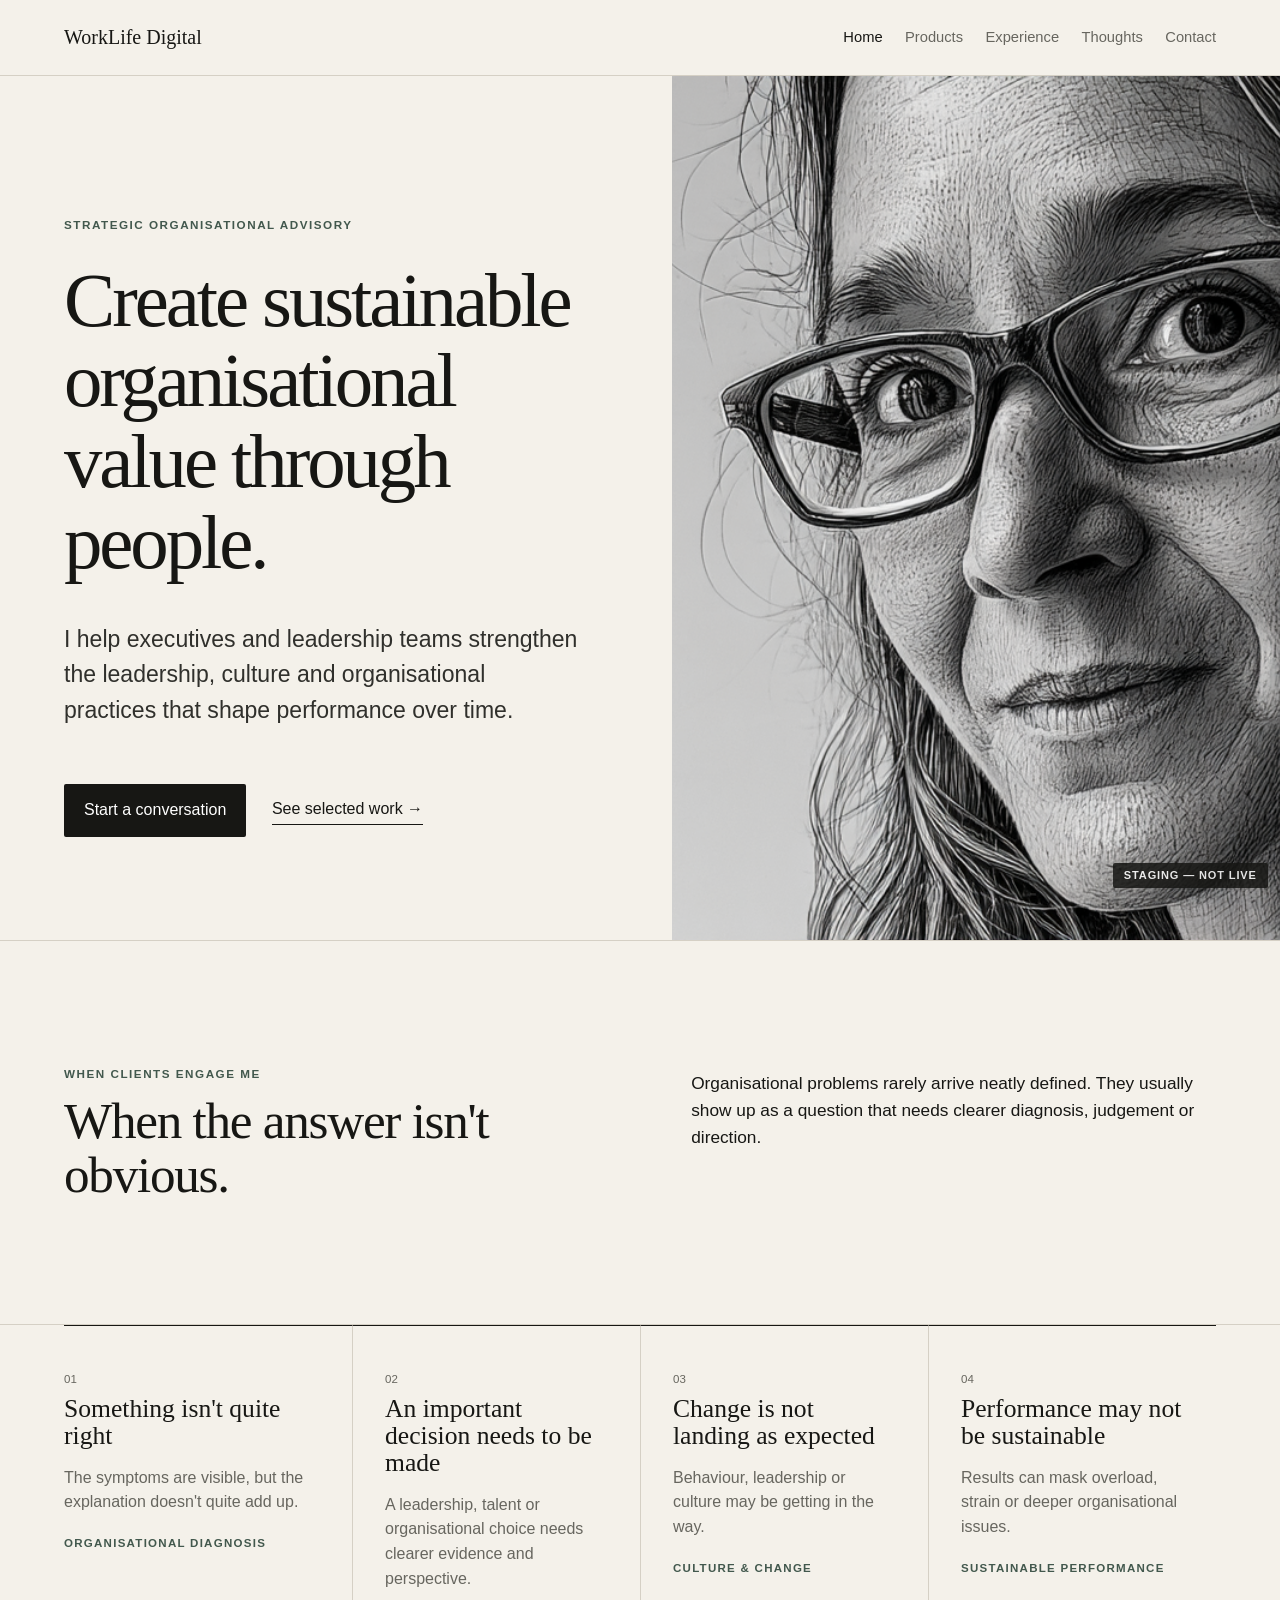
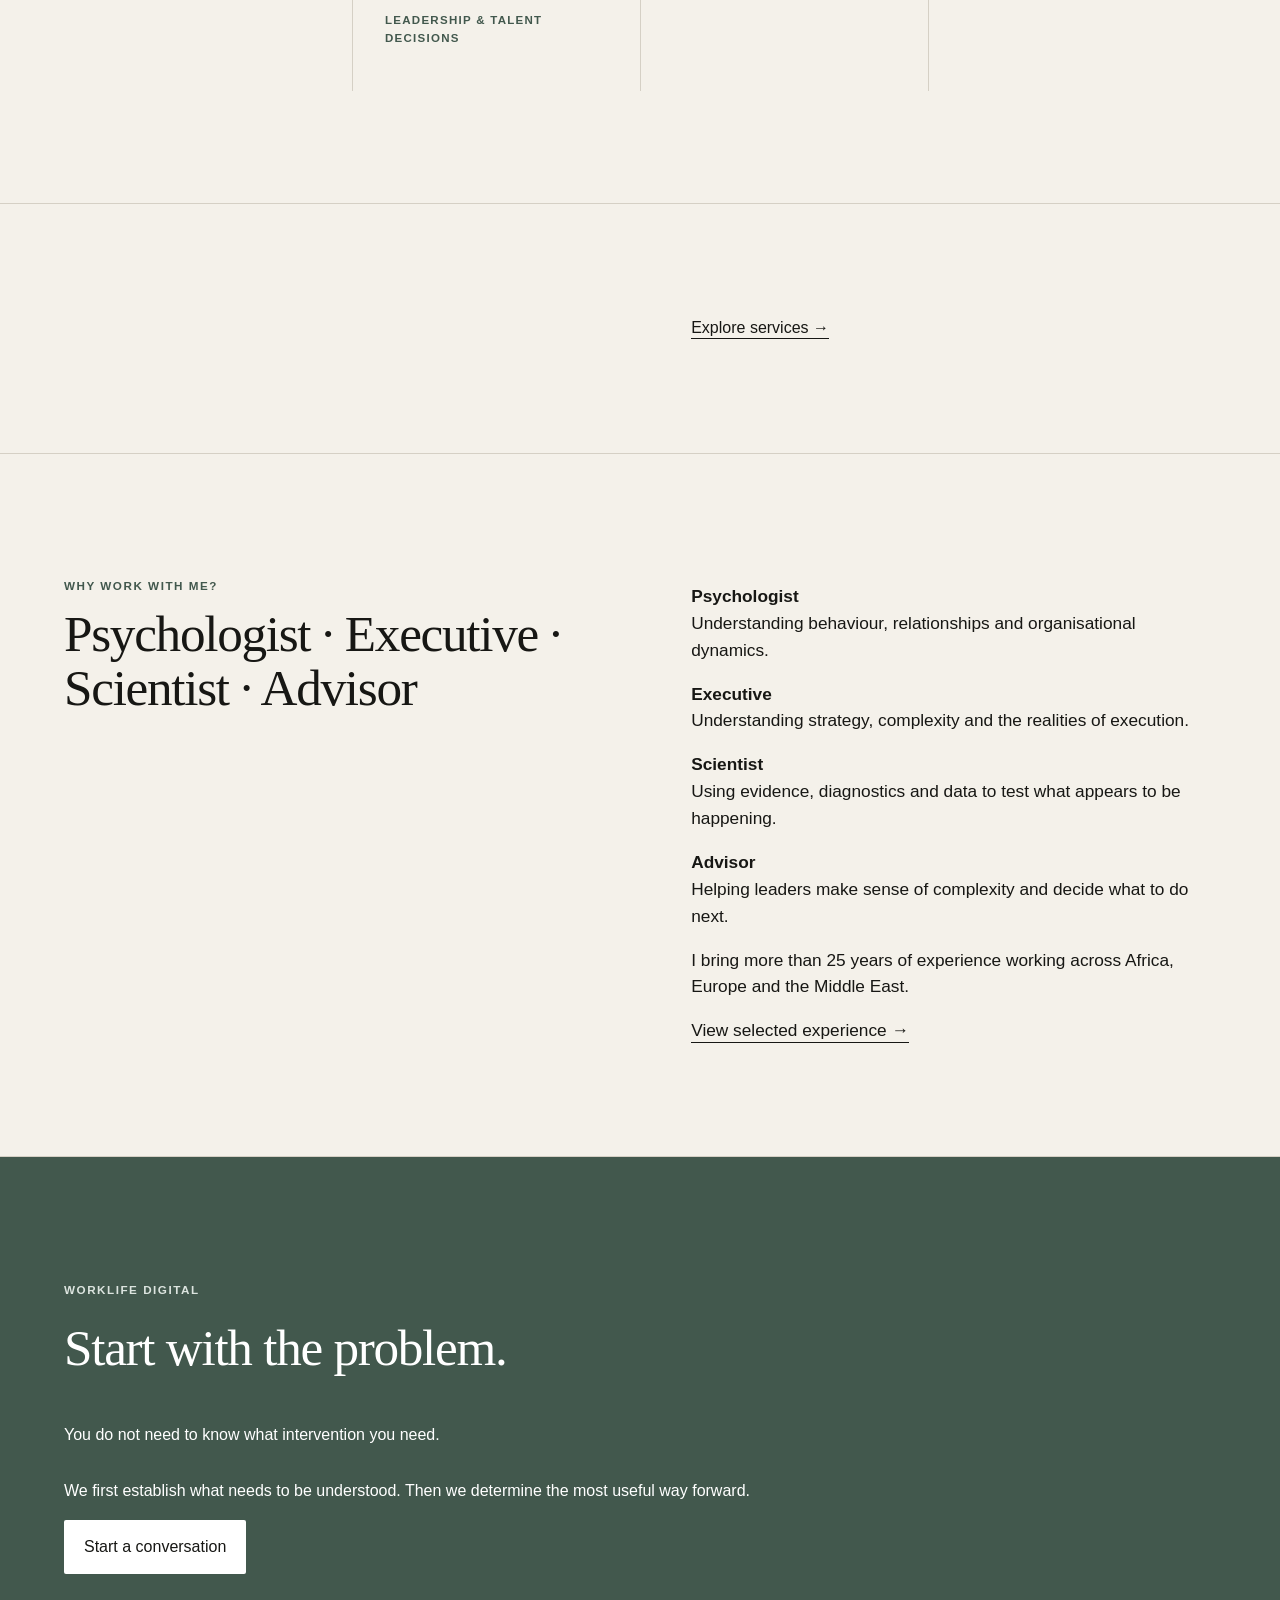
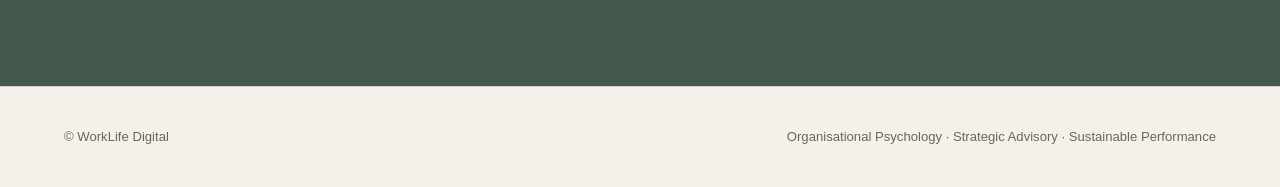
==== commit 4f7a71a9: "Update homepage hero value proposition" ====
--- a/index.html
+++ b/index.html
@@ -18,8 +18,8 @@
     <section class="hero">
       <div class="hero-copy">
         <p class="eyebrow">Strategic organisational advisory</p>
-        <h1>See the problem differently — and know what to do next.</h1>
-        <p class="lead">I help executives and leadership teams understand what is really driving performance, leadership, culture and organisational challenges — so they can make clearer decisions about what needs to change.</p>
+        <h1>Create sustainable organisational value through people.</h1>
+        <p class="lead">I help executives and leadership teams strengthen the leadership, culture and organisational practices that shape performance over time.</p>
         <div class="actions">
           <a class="button" href="contact.html">Start a conversation</a>
           <a class="text-link" href="references.html">See selected work →</a>
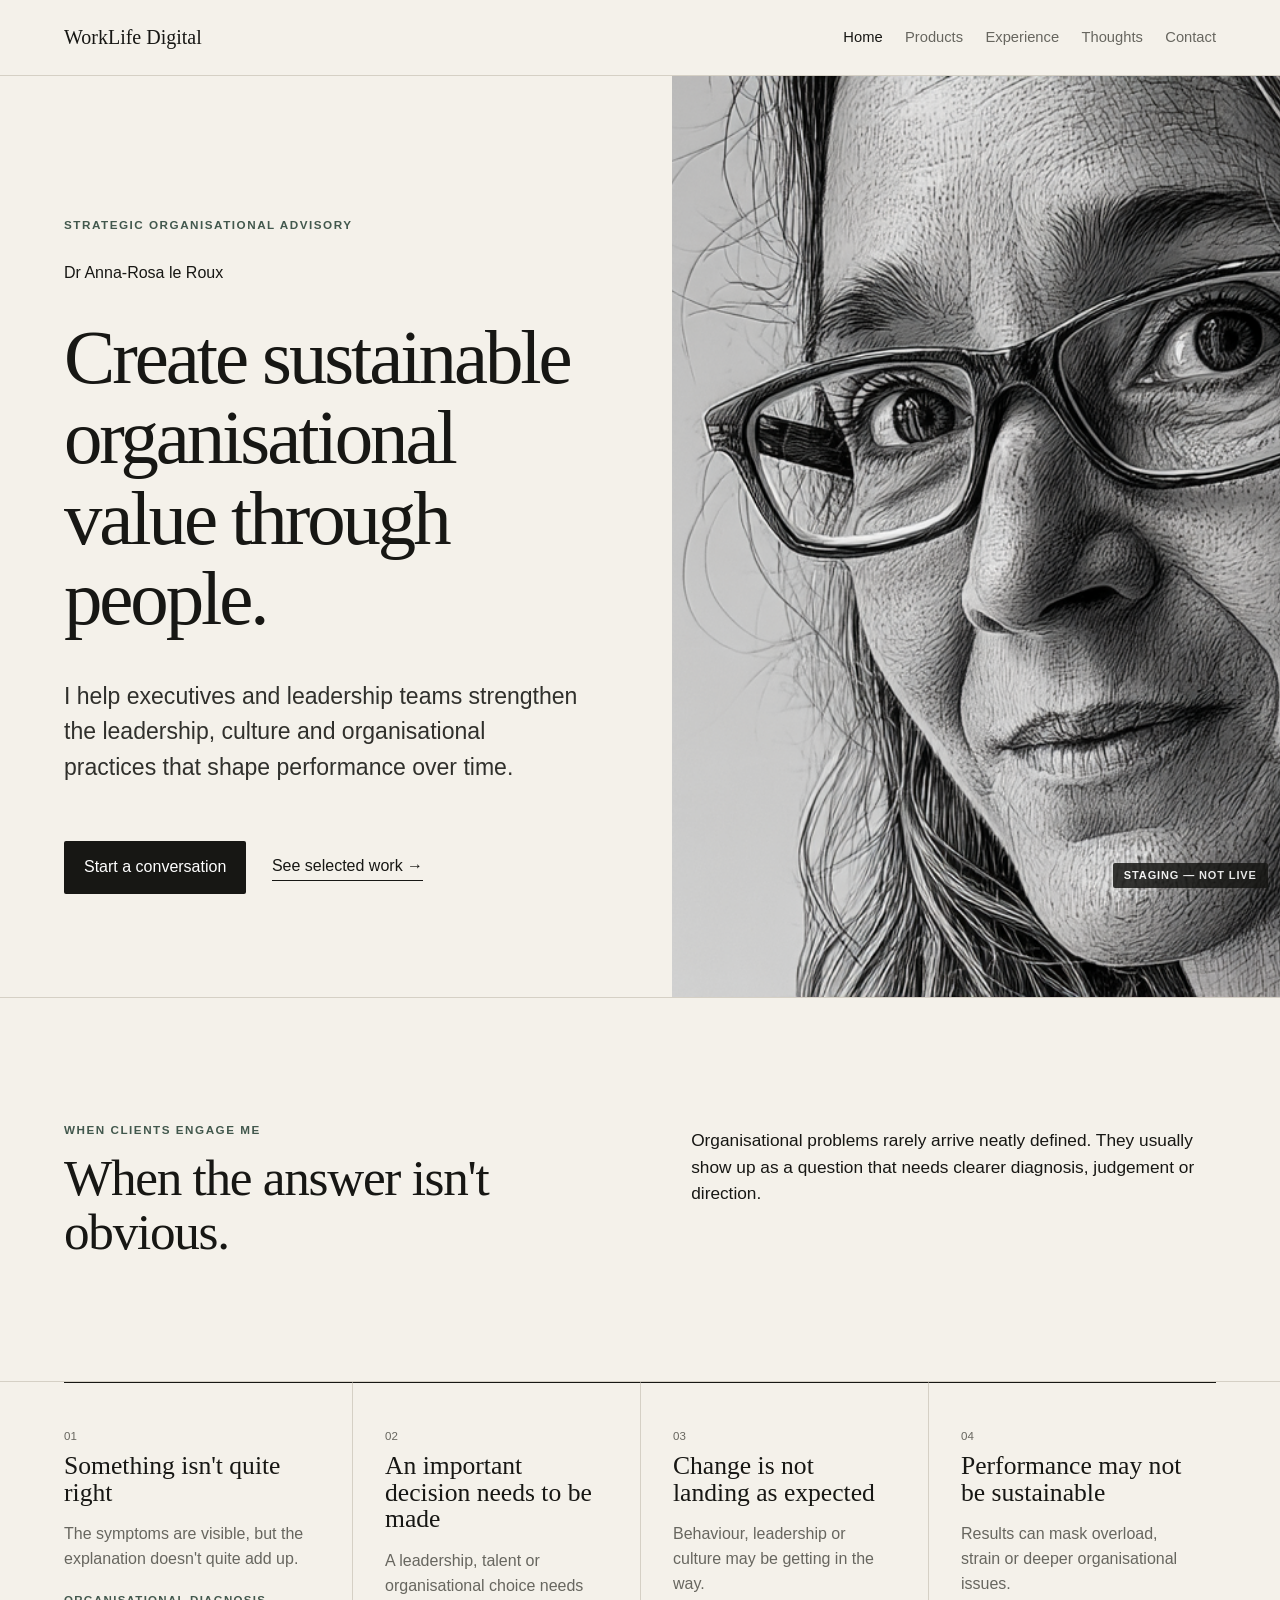
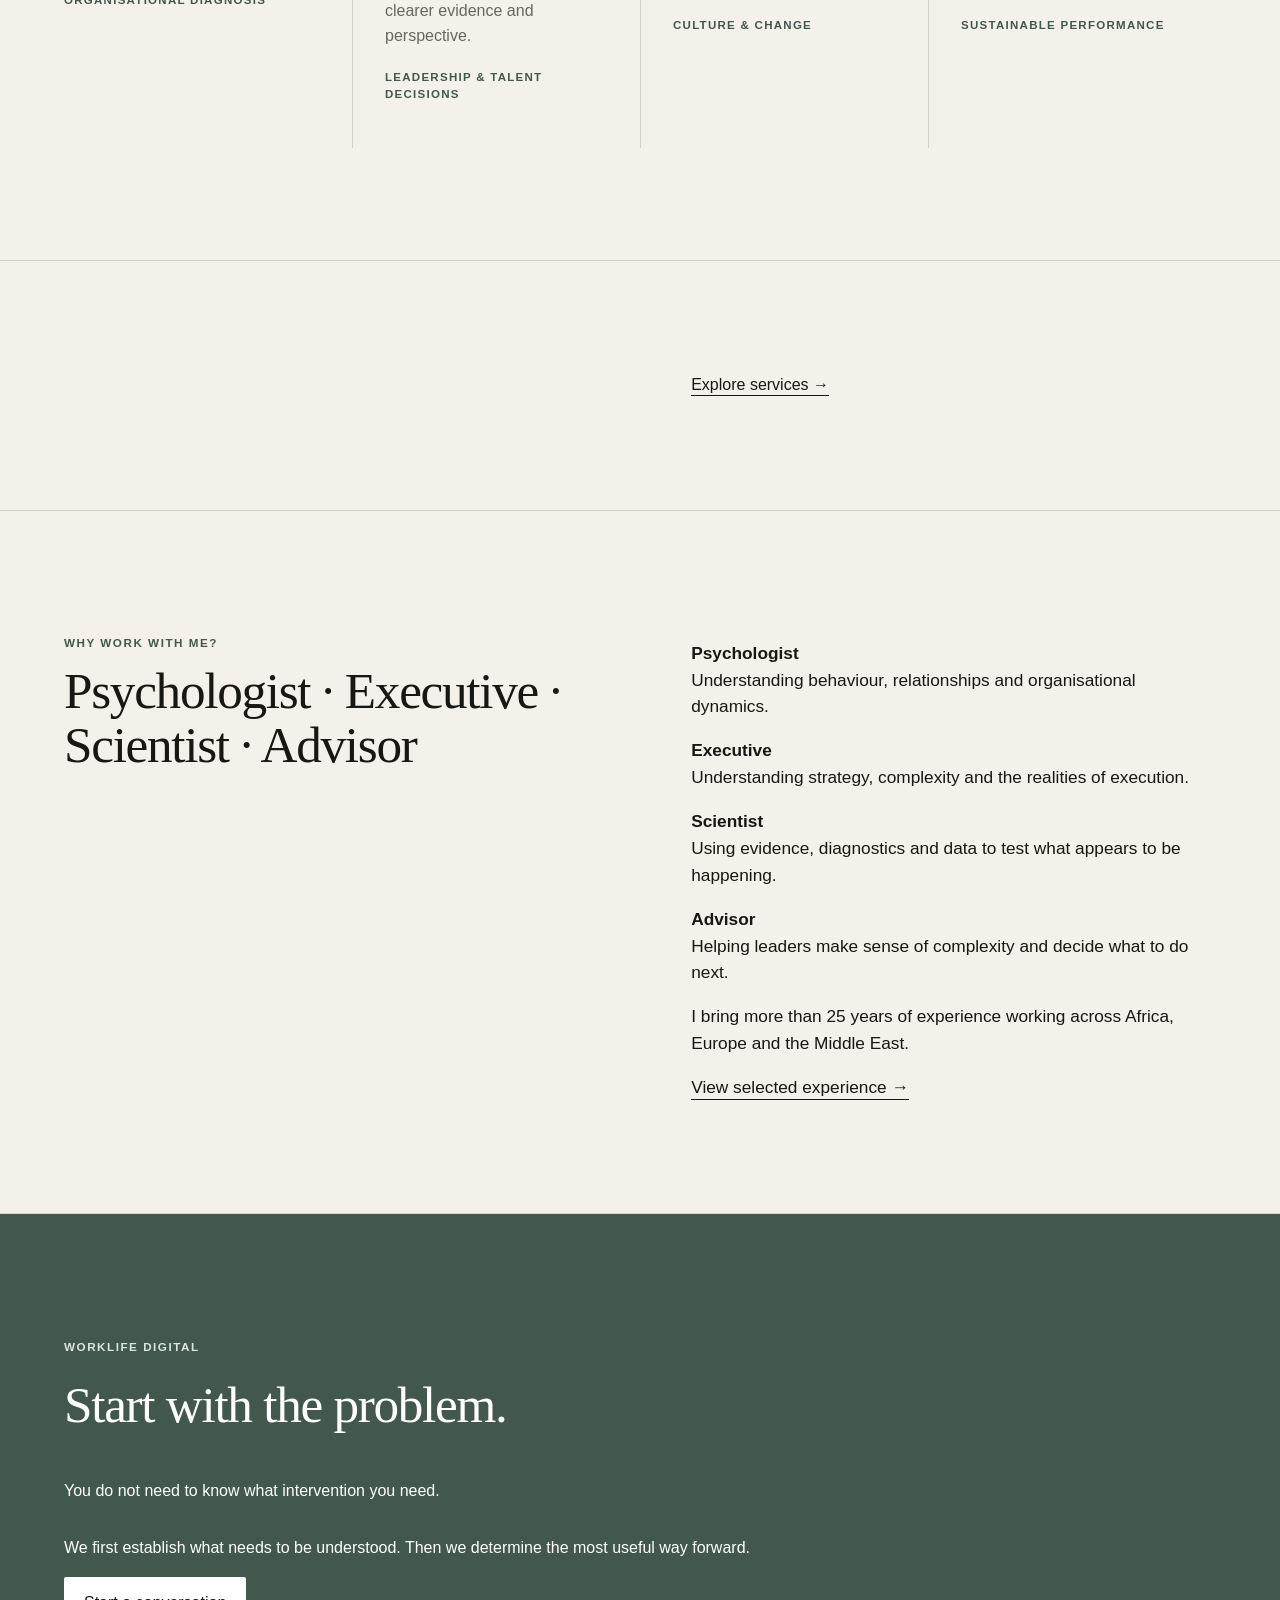
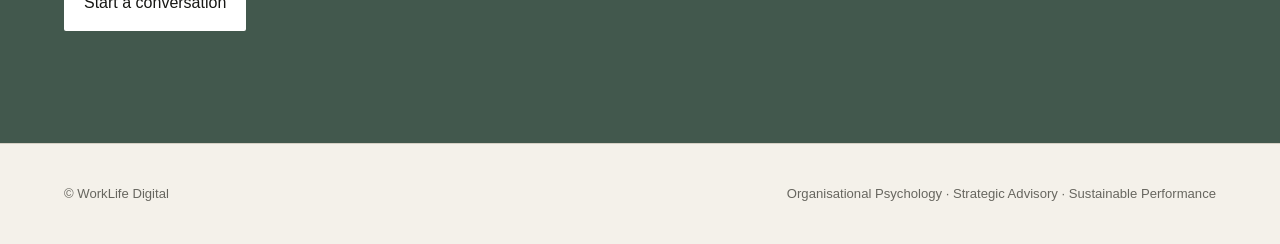
==== commit 04c665d3: "Add Anna-Rosa name to homepage hero" ====
--- a/index.html
+++ b/index.html
@@ -1,102 +1,103 @@
 <!doctype html>
 <html lang="en">
 <head>
-  <meta name="robots" content="noindex,nofollow">
-  <meta charset="utf-8">
-  <meta name="viewport" content="width=device-width,initial-scale=1">
-  <meta name="description" content="WorkLife Digital helps executives and leadership teams see organisational problems differently and know what to do next.">
-  <title>WorkLife Digital | Strategic Organisational Advisory</title>
-  <link rel="stylesheet" href="styles.css?v=20261003-2">
+ <meta name="robots" content="noindex,nofollow">
+ <meta charset="utf-8">
+ <meta name="viewport" content="width=device-width,initial-scale=1">
+ <meta name="description" content="WorkLife Digital helps executives and leadership teams see organisational problems differently and know what to do next.">
+ <title>WorkLife Digital | Strategic Organisational Advisory</title>
+ <link rel="stylesheet" href="styles.css?v=20261003-2">
 </head>
 <body>
-  <header class="site-header">
-    <a class="brand" href="index.html">WorkLife Digital</a>
-    <nav aria-label="Primary"><a class="active" href="index.html">Home</a><a href="products.html">Products</a><a href="references.html">Experience</a><a href="thoughts.html">Thoughts</a><a href="contact.html">Contact</a></nav>
-  </header>
+ <header class="site-header">
+ <a class="brand" href="index.html">WorkLife Digital</a>
+ <nav aria-label="Primary"><a class="active" href="index.html">Home</a><a href="products.html">Products</a><a href="references.html">Experience</a><a href="thoughts.html">Thoughts</a><a href="contact.html">Contact</a></nav>
+ </header>
 
-  <main>
-    <section class="hero">
-      <div class="hero-copy">
-        <p class="eyebrow">Strategic organisational advisory</p>
-        <h1>Create sustainable organisational value through people.</h1>
-        <p class="lead">I help executives and leadership teams strengthen the leadership, culture and organisational practices that shape performance over time.</p>
-        <div class="actions">
-          <a class="button" href="contact.html">Start a conversation</a>
-          <a class="text-link" href="references.html">See selected work →</a>
-        </div>
-      </div>
-      <div class="hero-image"><img src="/3be79a5a-cafb-4844-acfb-c3999b5a9b02_3.png?v=2" alt="Dr. Anna-Rosa le Roux"></div>
-    </section>
+ <main>
+ <section class="hero">
+ <div class="hero-copy">
+ <p class="eyebrow">Strategic organisational advisory</p>
+ <p class="hero-name">Dr Anna-Rosa le Roux</p>
+ <h1>Create sustainable organisational value through people.</h1>
+ <p class="lead">I help executives and leadership teams strengthen the leadership, culture and organisational practices that shape performance over time.</p>
+ <div class="actions">
+ <a class="button" href="contact.html">Start a conversation</a>
+ <a class="text-link" href="references.html">See selected work →</a>
+ </div>
+ </div>
+ <div class="hero-image"><img src="/3be79a5a-cafb-4844-acfb-c3999b5a9b02_3.png?v=2" alt="Dr. Anna-Rosa le Roux"></div>
+ </section>
 
-    <section class="balance section">
-      <div>
-        <p class="eyebrow">When clients engage me</p>
-        <h2>When the answer isn't obvious.</h2>
-      </div>
-      <p>Organisational problems rarely arrive neatly defined. They usually show up as a question that needs clearer diagnosis, judgement or direction.</p>
-    </section>
+ <section class="balance section">
+ <div>
+ <p class="eyebrow">When clients engage me</p>
+ <h2>When the answer isn't obvious.</h2>
+ </div>
+ <p>Organisational problems rarely arrive neatly defined. They usually show up as a question that needs clearer diagnosis, judgement or direction.</p>
+ </section>
 
-    <section class="four-grid section" aria-label="When clients engage WorkLife Digital">
-      <article>
-        <span>01</span>
-        <h3>Something isn't quite right</h3>
-        <p>The symptoms are visible, but the explanation doesn't quite add up.</p>
-        <p class="service-label">Organisational diagnosis</p>
-      </article>
-      <article>
-        <span>02</span>
-        <h3>An important decision needs to be made</h3>
-        <p>A leadership, talent or organisational choice needs clearer evidence and perspective.</p>
-        <p class="service-label">Leadership &amp; talent decisions</p>
-      </article>
-      <article>
-        <span>03</span>
-        <h3>Change is not landing as expected</h3>
-        <p>Behaviour, leadership or culture may be getting in the way.</p>
-        <p class="service-label">Culture &amp; change</p>
-      </article>
-      <article>
-        <span>04</span>
-        <h3>Performance may not be sustainable</h3>
-        <p>Results can mask overload, strain or deeper organisational issues.</p>
-        <p class="service-label">Sustainable performance</p>
-      </article>
-    </section>
+ <section class="four-grid section" aria-label="When clients engage WorkLife Digital">
+ <article>
+ <span>01</span>
+ <h3>Something isn't quite right</h3>
+ <p>The symptoms are visible, but the explanation doesn't quite add up.</p>
+ <p class="service-label">Organisational diagnosis</p>
+ </article>
+ <article>
+ <span>02</span>
+ <h3>An important decision needs to be made</h3>
+ <p>A leadership, talent or organisational choice needs clearer evidence and perspective.</p>
+ <p class="service-label">Leadership &amp; talent decisions</p>
+ </article>
+ <article>
+ <span>03</span>
+ <h3>Change is not landing as expected</h3>
+ <p>Behaviour, leadership or culture may be getting in the way.</p>
+ <p class="service-label">Culture &amp; change</p>
+ </article>
+ <article>
+ <span>04</span>
+ <h3>Performance may not be sustainable</h3>
+ <p>Results can mask overload, strain or deeper organisational issues.</p>
+ <p class="service-label">Sustainable performance</p>
+ </article>
+ </section>
 
-    <section class="balance section">
-      <div></div>
-      <div>
-        <a class="text-link" href="products.html">Explore services →</a>
-      </div>
-    </section>
+ <section class="balance section">
+ <div></div>
+ <div>
+ <a class="text-link" href="products.html">Explore services →</a>
+ </div>
+ </section>
 
-    <section class="profile section">
-      <div>
-        <p class="eyebrow">Why work with me?</p>
-        <h2>Psychologist · Executive · Scientist · Advisor</h2>
-      </div>
-      <div>
-        <p><strong>Psychologist</strong><br>Understanding behaviour, relationships and organisational dynamics.</p>
-        <p><strong>Executive</strong><br>Understanding strategy, complexity and the realities of execution.</p>
-        <p><strong>Scientist</strong><br>Using evidence, diagnostics and data to test what appears to be happening.</p>
-        <p><strong>Advisor</strong><br>Helping leaders make sense of complexity and decide what to do next.</p>
-        <p>I bring more than 25 years of experience working across Africa, Europe and the Middle East.</p>
-        <a class="text-link" href="references.html">View selected experience →</a>
-      </div>
-    </section>
+ <section class="profile section">
+ <div>
+ <p class="eyebrow">Why work with me?</p>
+ <h2>Psychologist · Executive · Scientist · Advisor</h2>
+ </div>
+ <div>
+ <p><strong>Psychologist</strong><br>Understanding behaviour, relationships and organisational dynamics.</p>
+ <p><strong>Executive</strong><br>Understanding strategy, complexity and the realities of execution.</p>
+ <p><strong>Scientist</strong><br>Using evidence, diagnostics and data to test what appears to be happening.</p>
+ <p><strong>Advisor</strong><br>Helping leaders make sense of complexity and decide what to do next.</p>
+ <p>I bring more than 25 years of experience working across Africa, Europe and the Middle East.</p>
+ <a class="text-link" href="references.html">View selected experience →</a>
+ </div>
+ </section>
 
-    <section class="cta section">
-      <p class="eyebrow">WorkLife Digital</p>
-      <h2>Start with the problem.</h2>
-      <p>You do not need to know what intervention you need.</p>
-      <p>We first establish what needs to be understood. Then we determine the most useful way forward.</p>
-      <a class="button light" href="contact.html">Start a conversation</a>
-    </section>
-  </main>
+ <section class="cta section">
+ <p class="eyebrow">WorkLife Digital</p>
+ <h2>Start with the problem.</h2>
+ <p>You do not need to know what intervention you need.</p>
+ <p>We first establish what needs to be understood. Then we determine the most useful way forward.</p>
+ <a class="button light" href="contact.html">Start a conversation</a>
+ </section>
+ </main>
 
-  <footer>
-    <span>© WorkLife Digital</span>
-    <span>Organisational Psychology · Strategic Advisory · Sustainable Performance</span>
-  </footer>
+ <footer>
+ <span>© WorkLife Digital</span>
+ <span>Organisational Psychology · Strategic Advisory · Sustainable Performance</span>
+ </footer>
 </body>
 </html>
--- a/styles.css
+++ b/styles.css
@@ -84,3 +84,24 @@
   .four-grid{grid-template-columns:1fr}
   .four-grid article,.four-grid article+article{padding:2rem 0;border-left:0}
 }
+
+
+.article-page{max-width:1000px;margin:0 auto;padding:8rem 5vw}
+.article-header{max-width:900px;margin-bottom:4rem}
+.article-header h1{font-size:clamp(2.8rem,5vw,5.3rem)}
+.article-meta{margin-top:1.5rem;color:var(--muted);font-size:.9rem}
+.article-body{max-width:760px;font-size:1.08rem}
+.article-body h2{font-size:clamp(1.8rem,3vw,2.8rem);margin-top:3.5rem;margin-bottom:1rem}
+.article-body p{margin:0 0 1.35rem}
+.article-body ul{margin:0 0 1.7rem;padding-left:1.4rem}
+.article-body li{margin-bottom:.7rem}
+.article-note{color:var(--muted);padding-bottom:1.5rem;border-bottom:1px solid var(--line)}
+.pull-quote{font-family:Georgia,"Times New Roman",serif;font-size:1.65rem;line-height:1.25;padding:1.5rem 0;border-top:1px solid var(--line);border-bottom:1px solid var(--line)}
+.article-body hr{border:0;border-top:1px solid var(--line);margin:3.5rem 0}
+@media(max-width:800px){.article-page{padding:6rem 5vw}.article-header{margin-bottom:3rem}}
+
+
+.data-table-wrap{overflow-x:auto;margin:2.5rem 0 3rem}
+.data-table{width:100%;border-collapse:collapse;font-size:.92rem}
+.data-table th,.data-table td{padding:.75rem .9rem;border-bottom:1px solid var(--line);text-align:left;vertical-align:top}
+.data-table th{font-size:.72rem;text-transform:uppercase;letter-spacing:.08em;color:var(--accent)}
